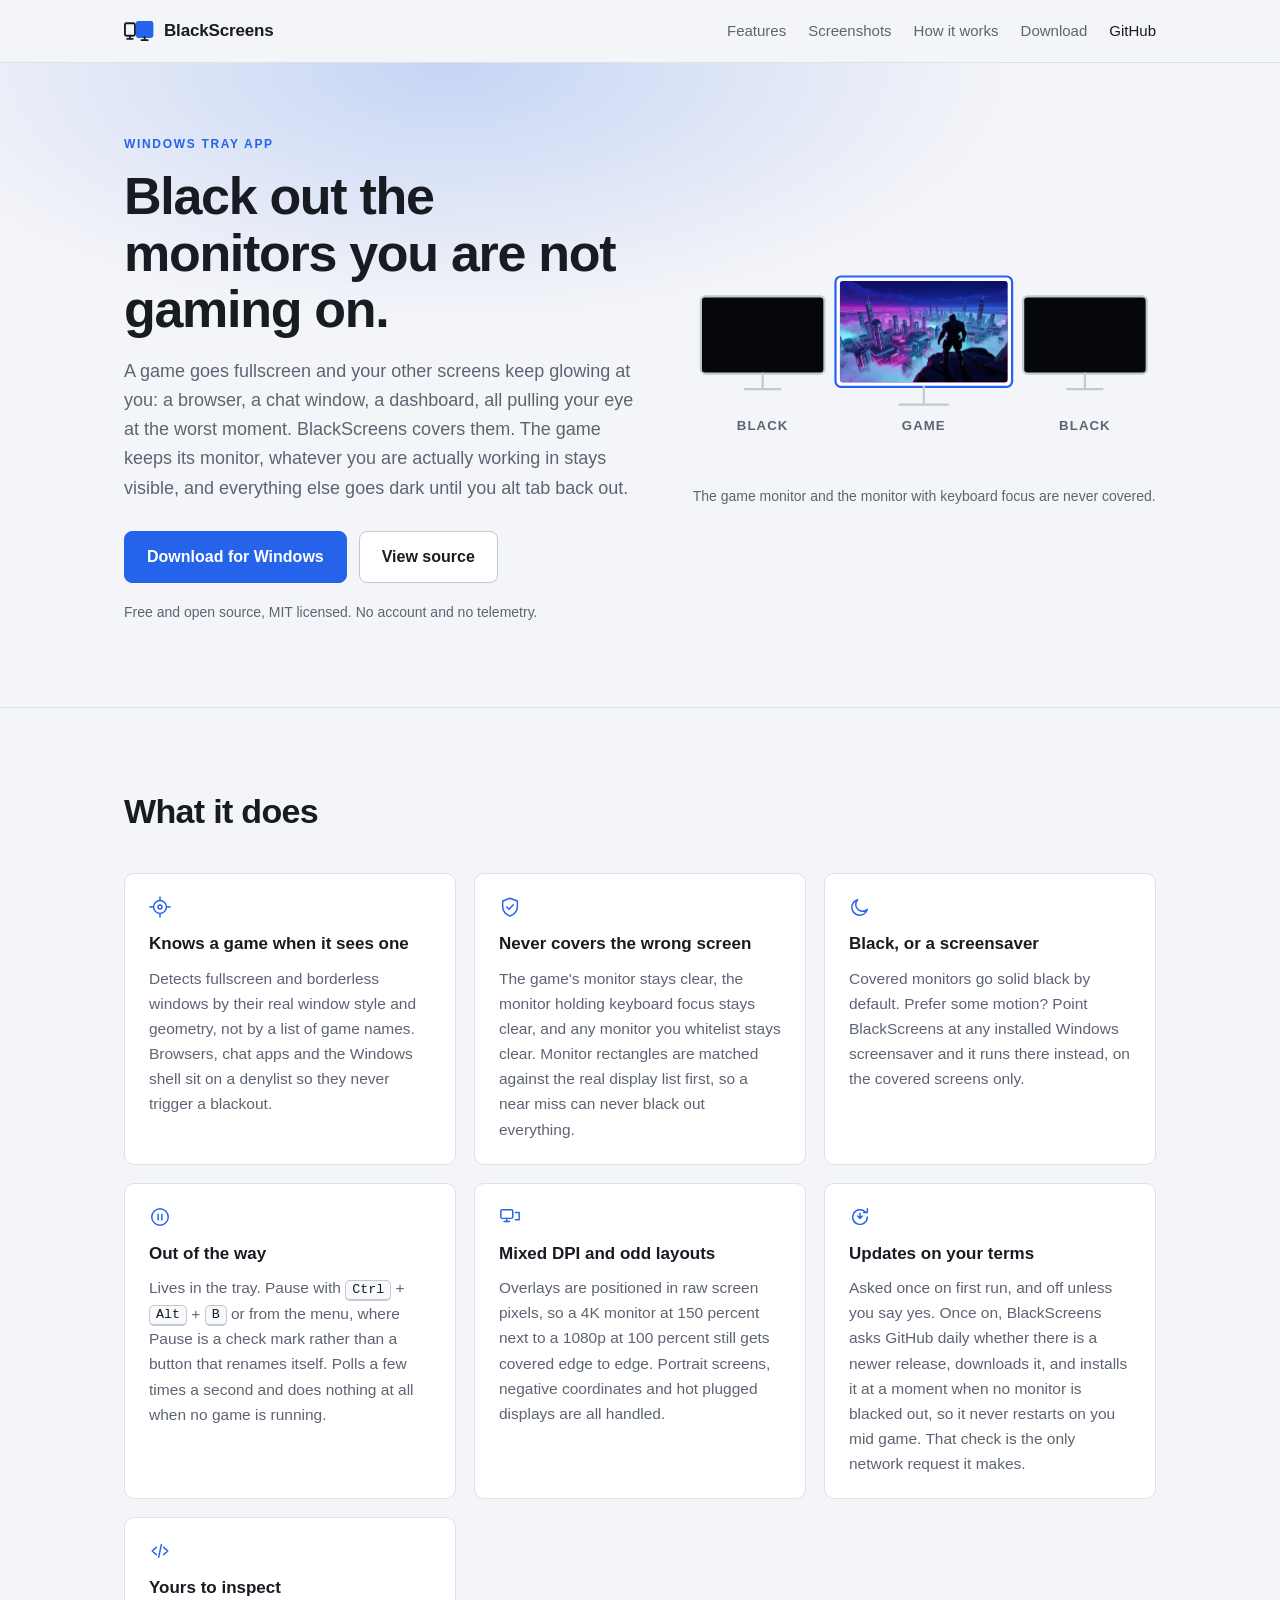
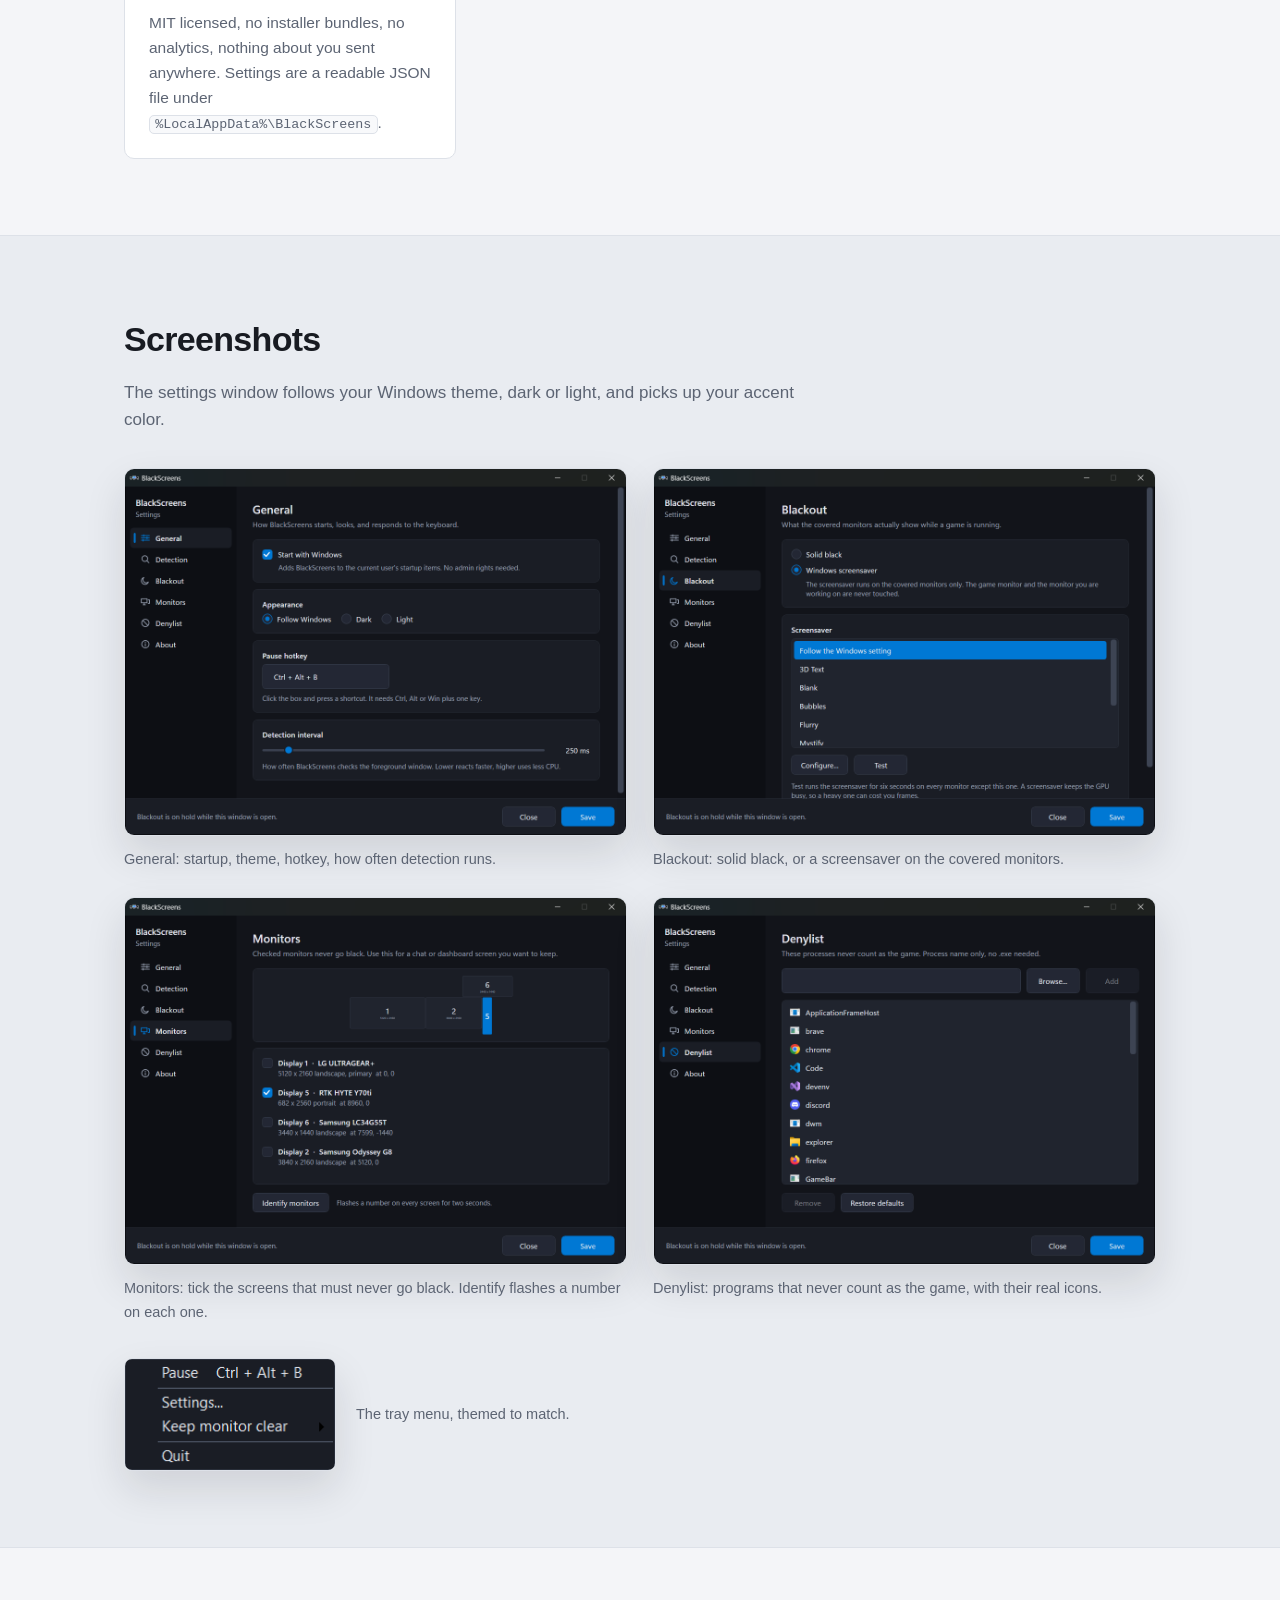
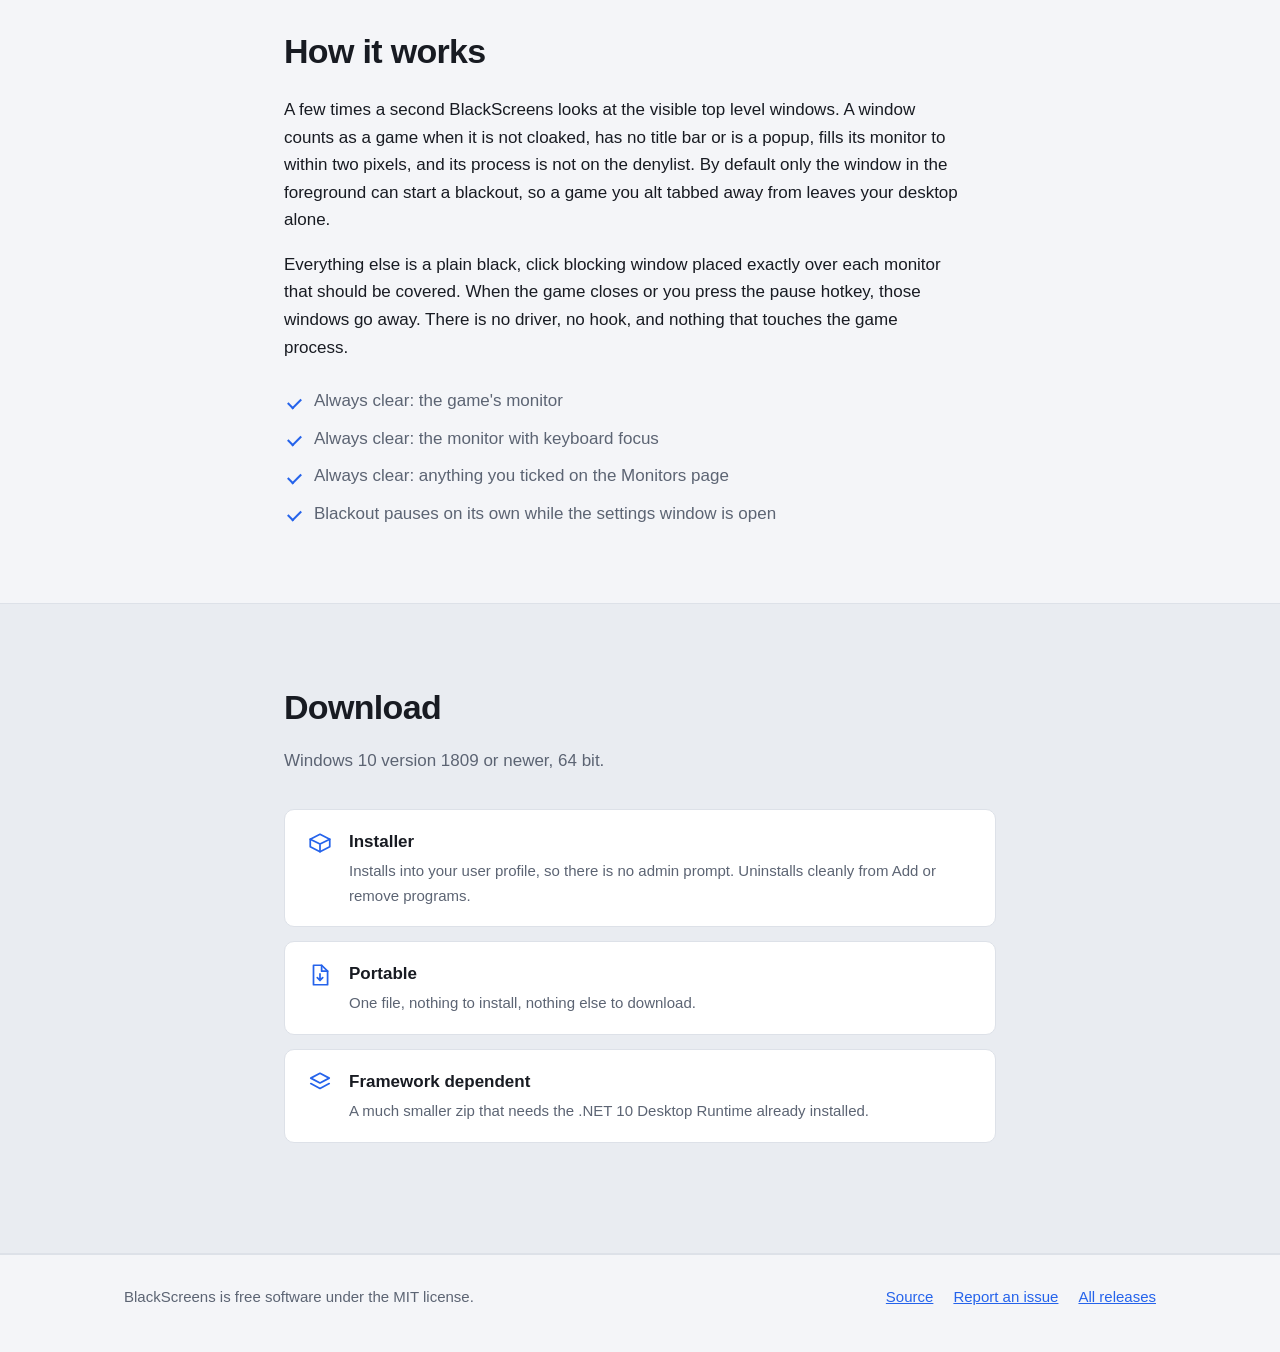
==== docs/index.html @ 07170f04 "Click a screenshot on the site to see it full size The shots are shown at about a third of their rea" ====
<!doctype html>
<html lang="en">
<head>
<meta charset="utf-8">
<meta name="viewport" content="width=device-width, initial-scale=1">
<title>BlackScreens - black out the monitors you are not gaming on</title>
<meta name="description" content="Free Windows tray app that blacks out your other monitors while a fullscreen or borderless game is running. Keeps the game monitor and the screen you are working on clear. Open source, no telemetry.">
<link rel="canonical" href="https://blackscreens.app/">
<meta name="theme-color" content="#12141a">
<link rel="icon" href="assets/favicon.ico" sizes="any">
<link rel="stylesheet" href="styles.css">
<link rel="sitemap" type="application/xml" href="sitemap.xml">
<link rel="alternate" type="text/markdown" href="llms.txt" title="Plain text summary for language models">

<meta property="og:type" content="website">
<meta property="og:site_name" content="BlackScreens">
<meta property="og:title" content="BlackScreens - black out the monitors you are not gaming on">
<meta property="og:description" content="Free Windows tray app that blacks out your other monitors while a fullscreen or borderless game is running. Open source, no telemetry.">
<meta property="og:url" content="https://blackscreens.app/">
<meta property="og:image" content="https://blackscreens.app/assets/og.png">
<meta property="og:image:type" content="image/png">
<meta property="og:image:width" content="1200">
<meta property="og:image:height" content="630">
<meta property="og:image:alt" content="BlackScreens: black out the screens you are not gaming on. Three monitors, the middle one running a game and the other two dark.">
<meta name="twitter:card" content="summary_large_image">
<meta name="twitter:title" content="BlackScreens - black out the monitors you are not gaming on">
<meta name="twitter:description" content="Free Windows tray app that blacks out your other monitors while a fullscreen or borderless game is running.">
<meta name="twitter:image" content="https://blackscreens.app/assets/og.png">
<meta name="twitter:image:alt" content="BlackScreens: black out the screens you are not gaming on.">

<script type="application/ld+json">
{
  "@context": "https://schema.org",
  "@type": "SoftwareApplication",
  "name": "BlackScreens",
  "description": "Windows tray app that blacks out the monitors you are not using while a fullscreen or borderless game is running. The game keeps its monitor, the monitor with keyboard focus stays clear, and everything else goes dark.",
  "url": "https://blackscreens.app/",
  "downloadUrl": "https://github.com/zedle/BlackScreens/releases/latest",
  "applicationCategory": "UtilitiesApplication",
  "applicationSubCategory": "Multi monitor utility",
  "operatingSystem": "Windows 10, Windows 11",
  "processorRequirements": "x64",
  "softwareRequirements": "Windows 10 version 1809 or newer",
  "isAccessibleForFree": true,
  "license": "https://opensource.org/licenses/MIT",
  "offers": {
    "@type": "Offer",
    "price": "0",
    "priceCurrency": "USD"
  },
  "author": {
    "@type": "Person",
    "name": "Greg Gage"
  },
  "image": "https://blackscreens.app/assets/og.png",
  "codeRepository": "https://github.com/zedle/BlackScreens",
  "programmingLanguage": "C#",
  "screenshot": [
    "https://blackscreens.app/assets/general.png",
    "https://blackscreens.app/assets/blackout.png",
    "https://blackscreens.app/assets/monitors.png",
    "https://blackscreens.app/assets/denylist.png"
  ],
  "featureList": [
    "Blacks out unused monitors while a fullscreen or borderless game runs",
    "Keeps the game monitor and the focused monitor clear",
    "Per monitor whitelist for screens that must never go black",
    "Optional Windows screensaver on the covered monitors instead of solid black",
    "Process denylist so browsers, chat apps and the shell never count as a game",
    "Global pause hotkey and a tray menu",
    "Optional update check against GitHub releases, off by default",
    "No telemetry, and nothing about the user is ever sent anywhere"
  ]
}
</script>
</head>
<body>

<a class="skip" href="#main">Skip to content</a>

<svg class="sprite" aria-hidden="true" focusable="false">
  <symbol id="i-detect" viewBox="0 0 24 24">
    <circle cx="12" cy="12" r="7"/><path d="M12 1v3M12 20v3M1 12h3M20 12h3"/><circle cx="12" cy="12" r="2.2"/>
  </symbol>
  <symbol id="i-shield" viewBox="0 0 24 24">
    <path d="M12 2.5 20 5.5v6c0 5-3.4 8.6-8 10.5-4.6-1.9-8-5.5-8-10.5v-6Z"/><path d="m8.5 12 2.5 2.5 4.5-5"/>
  </symbol>
  <symbol id="i-moon" viewBox="0 0 24 24">
    <path d="M20 14.5A8.6 8.6 0 1 1 9.5 4a7 7 0 0 0 10.5 10.5Z"/>
  </symbol>
  <symbol id="i-pause" viewBox="0 0 24 24">
    <circle cx="12" cy="12" r="9"/><path d="M10 9v6M14 9v6"/>
  </symbol>
  <symbol id="i-monitors" viewBox="0 0 24 24">
    <rect x="2" y="4" width="13" height="9.5" rx="1.5"/><path d="M8.5 13.5V17M5.5 17h6"/><path d="M18 7h4v8h-4"/>
  </symbol>
  <symbol id="i-update" viewBox="0 0 24 24">
    <path d="M20 12a8 8 0 1 1-2.4-5.7"/><path d="M20 3v4h-4"/><path d="M12 8v5.5M9.5 11l2.5 2.5 2.5-2.5"/>
  </symbol>
  <symbol id="i-code" viewBox="0 0 24 24">
    <path d="m8 8-4.5 4 4.5 4M16 8l4.5 4-4.5 4M13.5 5l-3 14"/>
  </symbol>
  <symbol id="i-installer" viewBox="0 0 24 24">
    <path d="M3 8.5 12 4l9 4.5v7L12 20l-9-4.5Z"/><path d="M3 8.5 12 13l9-4.5M12 13v7"/>
  </symbol>
  <symbol id="i-portable" viewBox="0 0 24 24">
    <path d="M6 3h7.5L19 8.5V21H6Z"/><path d="M13.5 3v5.5H19"/><path d="M12 11v6M9.5 14.5 12 17l2.5-2.5"/>
  </symbol>
  <symbol id="i-layers" viewBox="0 0 24 24">
    <path d="m12 3 8.5 4.5L12 12 3.5 7.5Z"/><path d="m3.5 12.5 8.5 4.5 8.5-4.5"/>
  </symbol>
</svg>


<header class="site-header">
  <div class="wrap header-inner">
    <a class="brand" href="#top">
      <svg class="brand-mark" viewBox="0 0 24 16" aria-hidden="true">
        <rect x="0.75" y="1.75" width="8" height="10" rx="1.2"/>
        <rect x="10.25" y="0.75" width="12.5" height="12" rx="1.2"/>
        <path d="M4.75 11.75v2.5M2.5 14.25h4.5M16.5 12.75v2.5M14 15.25h5"/>
      </svg>
      <span>BlackScreens</span>
    </a>
    <nav class="site-nav" aria-label="Sections">
      <a href="#features">Features</a>
      <a href="#screens">Screenshots</a>
      <a href="#how">How it works</a>
      <a href="#download">Download</a>
      <a class="repo-link" data-repo href="#">GitHub</a>
    </nav>
  </div>
</header>

<main id="main">

  <section class="hero" id="top">
    <div class="wrap hero-inner">
      <div class="hero-copy">
        <p class="eyebrow">Windows tray app</p>
        <h1>Black out the monitors you are not gaming on.</h1>
        <p class="lede">
          A game goes fullscreen and your other screens keep glowing at you: a browser, a chat window,
          a dashboard, all pulling your eye at the worst moment. BlackScreens covers them. The game
          keeps its monitor, whatever you are actually working in stays visible, and everything else
          goes dark until you alt tab back out.
        </p>
        <div class="cta">
          <a class="button primary" data-repo-href="/releases/latest" href="#download">Download for Windows</a>
          <a class="button" data-repo href="#">View source</a>
        </div>
        <p class="release-line" data-release-line hidden></p>
        <p class="fineprint">Free and open source, MIT licensed. No account and no telemetry.</p>
      </div>

      <figure class="hero-figure" aria-labelledby="hero-figure-caption">
        <svg viewBox="0 0 420 200" role="img" aria-label="Three monitors: the side screens are black, the middle one is running a neon lit game">
          <defs>
            <linearGradient id="game" x1="0" y1="0" x2="1" y2="1">
              <stop offset="0%" stop-color="#4c8dff"/>
              <stop offset="55%" stop-color="#8b5cf6"/>
              <stop offset="100%" stop-color="#ec4899"/>
            </linearGradient>
            <clipPath id="game-screen">
              <rect x="134" y="28" width="152" height="92" rx="3"/>
            </clipPath>
          </defs>

          <g class="screen off">
            <rect x="8" y="42" width="112" height="70" rx="4"/>
            <path d="M64 112v14M48 126h32"/>
          </g>

          <g class="screen on">
            <rect x="130" y="24" width="160" height="100" rx="5"/>
            <rect class="fill" x="134" y="28" width="152" height="92" rx="3" fill="url(#game)"/>
            <image href="assets/game.jpg" x="134" y="28" width="152" height="92"
                   preserveAspectRatio="xMidYMid slice" clip-path="url(#game-screen)"/>
            <path d="M210 124v16M188 140h44"/>
          </g>

          <g class="screen off">
            <rect x="300" y="42" width="112" height="70" rx="4"/>
            <path d="M356 112v14M340 126h32"/>
          </g>

          <g class="labels">
            <text x="64" y="163">black</text>
            <text x="210" y="163">game</text>
            <text x="356" y="163">black</text>
          </g>
        </svg>
        <figcaption id="hero-figure-caption">The game monitor and the monitor with keyboard focus are never covered.</figcaption>
      </figure>
    </div>
  </section>

  <section class="section" id="features">
    <div class="wrap">
      <h2>What it does</h2>
      <div class="grid">

        <article class="card">
          <svg class="card-icon" aria-hidden="true"><use href="#i-detect"/></svg>
          <h3>Knows a game when it sees one</h3>
          <p>
            Detects fullscreen and borderless windows by their real window style and geometry, not by
            a list of game names. Browsers, chat apps and the Windows shell sit on a denylist so they
            never trigger a blackout.
          </p>
        </article>

        <article class="card">
          <svg class="card-icon" aria-hidden="true"><use href="#i-shield"/></svg>
          <h3>Never covers the wrong screen</h3>
          <p>
            The game's monitor stays clear, the monitor holding keyboard focus stays clear, and any
            monitor you whitelist stays clear. Monitor rectangles are matched against the real display
            list first, so a near miss can never black out everything.
          </p>
        </article>

        <article class="card">
          <svg class="card-icon" aria-hidden="true"><use href="#i-moon"/></svg>
          <h3>Black, or a screensaver</h3>
          <p>
            Covered monitors go solid black by default. Prefer some motion? Point BlackScreens at any
            installed Windows screensaver and it runs there instead, on the covered screens only.
          </p>
        </article>

        <article class="card">
          <svg class="card-icon" aria-hidden="true"><use href="#i-pause"/></svg>
          <h3>Out of the way</h3>
          <p>
            Lives in the tray. Pause with <kbd>Ctrl</kbd> + <kbd>Alt</kbd> + <kbd>B</kbd> or from the
            menu, where Pause is a check mark rather than a button that renames itself. Polls a few
            times a second and does nothing at all when no game is running.
          </p>
        </article>

        <article class="card">
          <svg class="card-icon" aria-hidden="true"><use href="#i-monitors"/></svg>
          <h3>Mixed DPI and odd layouts</h3>
          <p>
            Overlays are positioned in raw screen pixels, so a 4K monitor at 150 percent next to a
            1080p at 100 percent still gets covered edge to edge. Portrait screens, negative
            coordinates and hot plugged displays are all handled.
          </p>
        </article>

        <article class="card">
          <svg class="card-icon" aria-hidden="true"><use href="#i-update"/></svg>
          <h3>Updates on your terms</h3>
          <p>
            Asked once on first run, and off unless you say yes. Once on, BlackScreens asks GitHub
            daily whether there is a newer release, downloads it, and installs it at a moment when no
            monitor is blacked out, so it never restarts on you mid game. That check is the only
            network request it makes.
          </p>
        </article>

        <article class="card">
          <svg class="card-icon" aria-hidden="true"><use href="#i-code"/></svg>
          <h3>Yours to inspect</h3>
          <p>
            MIT licensed, no installer bundles, no analytics, nothing about you sent anywhere. Settings
            are a readable JSON file under <code>%LocalAppData%\BlackScreens</code>.
          </p>
        </article>

      </div>
    </div>
  </section>

  <section class="section alt" id="screens">
    <div class="wrap">
      <h2>Screenshots</h2>
      <p class="section-lede">
        The settings window follows your Windows theme, dark or light, and picks up your accent color.
      </p>

      <div class="shots">
        <figure>
          <img src="assets/general.png" alt="The General page of BlackScreens settings, showing start with Windows, theme, pause hotkey and detection interval" width="1084" height="792" loading="lazy">
          <figcaption>General: startup, theme, hotkey, how often detection runs.</figcaption>
        </figure>
        <figure>
          <img src="assets/blackout.png" alt="The Blackout page, choosing between solid black and a Windows screensaver" width="1084" height="792" loading="lazy">
          <figcaption>Blackout: solid black, or a screensaver on the covered monitors.</figcaption>
        </figure>
        <figure>
          <img src="assets/monitors.png" alt="The Monitors page listing each connected display with a checkbox to keep it clear" width="1084" height="792" loading="lazy">
          <figcaption>Monitors: tick the screens that must never go black. Identify flashes a number on each one.</figcaption>
        </figure>
        <figure>
          <img src="assets/denylist.png" alt="The Denylist page listing processes with their program icons" width="1084" height="792" loading="lazy">
          <figcaption>Denylist: programs that never count as the game, with their real icons.</figcaption>
        </figure>
      </div>

      <figure class="tray-shot">
        <img src="assets/tray.png" alt="The BlackScreens tray menu with a checkable Pause item showing the Ctrl Alt B shortcut" width="212" height="112" loading="lazy">
        <figcaption>The tray menu, themed to match.</figcaption>
      </figure>
    </div>
  </section>

  <section class="section" id="how">
    <div class="wrap narrow">
      <h2>How it works</h2>
      <p>
        A few times a second BlackScreens looks at the visible top level windows. A window counts as a
        game when it is not cloaked, has no title bar or is a popup, fills its monitor to within two
        pixels, and its process is not on the denylist. By default only the window in the foreground
        can start a blackout, so a game you alt tabbed away from leaves your desktop alone.
      </p>
      <p>
        Everything else is a plain black, click blocking window placed exactly over each monitor that
        should be covered. When the game closes or you press the pause hotkey, those windows go away.
        There is no driver, no hook, and nothing that touches the game process.
      </p>
      <ul class="checklist">
        <li>Always clear: the game's monitor</li>
        <li>Always clear: the monitor with keyboard focus</li>
        <li>Always clear: anything you ticked on the Monitors page</li>
        <li>Blackout pauses on its own while the settings window is open</li>
      </ul>
    </div>
  </section>

  <section class="section alt" id="download">
    <div class="wrap narrow">
      <h2>Download</h2>
      <p class="section-lede">Windows 10 version 1809 or newer, 64 bit.</p>

      <div class="downloads">
        <a class="download" data-asset="setup" data-repo-href="/releases/latest" href="#">
          <svg class="download-icon" aria-hidden="true"><use href="#i-installer"/></svg>
          <span class="download-text"><span class="download-name">Installer<span class="asset-size" data-asset-size></span></span>
          <span class="download-detail">Installs into your user profile, so there is no admin prompt. Uninstalls cleanly from Add or remove programs.</span></span>
        </a>
        <a class="download" data-asset="portable" data-repo-href="/releases/latest" href="#">
          <svg class="download-icon" aria-hidden="true"><use href="#i-portable"/></svg>
          <span class="download-text"><span class="download-name">Portable<span class="asset-size" data-asset-size></span></span>
          <span class="download-detail">One file, nothing to install, nothing else to download.</span></span>
        </a>
        <a class="download" data-asset="runtime" data-repo-href="/releases/latest" href="#">
          <svg class="download-icon" aria-hidden="true"><use href="#i-layers"/></svg>
          <span class="download-text"><span class="download-name">Framework dependent<span class="asset-size" data-asset-size></span></span>
          <span class="download-detail">A much smaller zip that needs the .NET 10 Desktop Runtime already installed.</span></span>
        </a>
      </div>

      <section class="release-notes" data-release-notes hidden aria-live="polite">
        <h3>What changed in <span data-release-version></span></h3>
        <div class="release-body" data-release-body></div>
        <a class="release-all" data-repo-href="/releases" href="#">Every release</a>
      </section>

    </div>
  </section>

</main>

<footer class="site-footer">
  <div class="wrap footer-inner">
    <p>BlackScreens is free software under the MIT license.</p>
    <nav aria-label="Footer">
      <a data-repo href="#">Source</a>
      <a data-repo-href="/issues" href="#">Report an issue</a>
      <a data-repo-href="/releases" href="#">All releases</a>
    </nav>
  </div>
</footer>

<script>
  // Everything below is progressive enhancement. With no JavaScript, or if the GitHub API is
  // unreachable, the page still links to the repository and to /releases/latest, which always
  // resolves to the newest published release.
  (function () {
    // Where releases come from. On a *.github.io site this is derived from the hostname, so a fork
    // needs no edit, and ?repo=owner/name overrides it when previewing a local copy. Everywhere
    // else, including this site's own domain, it is simply the repository below.
    var REPO = 'zedle/BlackScreens';

    function repoSlug() {
      var override = new URLSearchParams(location.search).get('repo');
      if (override && /^[\w.-]+\/[\w.-]+$/.test(override)) return override;

      var host = location.hostname.match(/^([^.]+)\.github\.io$/);
      if (host) {
        var project = location.pathname.split('/').filter(Boolean)[0];
        return host[1] + '/' + (project || 'BlackScreens');
      }

      return REPO;
    }

    var slug = repoSlug();
    var base = 'https://github.com/' + slug;

    document.querySelectorAll('[data-repo]').forEach(function (a) { a.href = base; });
    document.querySelectorAll('[data-repo-href]').forEach(function (a) {
      a.href = base + a.getAttribute('data-repo-href');
    });

    if (!window.fetch) return;

    fetchLatest(slug).then(render).catch(function () { /* keep the static fallback */ });

    // The cached copy is only there to keep repeat views off the API, which allows 60 calls an hour
    // to an address that is not signed in. It has to go stale, or a tab opened before a release
    // keeps showing the old version for as long as it stays open, which is exactly what happened
    // when 1.0.1 shipped.
    var cacheLifetimeMs = 10 * 60 * 1000;

    function fetchLatest(repo) {
      var key = 'bs-release:' + repo;
      var cached = null;
      try {
        var stored = sessionStorage.getItem(key);
        if (stored) cached = JSON.parse(stored);
      } catch (e) { /* private mode, or something else wrote nonsense here */ }

      if (cached && cached.fetched && (Date.now() - cached.fetched) < cacheLifetimeMs) {
        return Promise.resolve(cached);
      }

      return fetch('https://api.github.com/repos/' + repo + '/releases/latest', {
        headers: { Accept: 'application/vnd.github+json' }
      }).then(function (response) {
        if (!response.ok) throw new Error('no release');
        return response.json();
      }).then(function (release) {
        var trimmed = {
          tag: release.tag_name,
          published: release.published_at,
          body: release.body || '',
          fetched: Date.now(),
          assets: (release.assets || []).map(function (a) {
            return { name: a.name, size: a.size, url: a.browser_download_url };
          })
        };
        try { sessionStorage.setItem(key, JSON.stringify(trimmed)); } catch (e) { /* ignore */ }
        return trimmed;
      }).catch(function (error) {
        // Rate limited or offline. Stale details beat the static fallback.
        if (cached) return cached;
        throw error;
      });
    }

    function render(release) {
      var version = String(release.tag || '').replace(/^v/, '');

      var line = document.querySelector('[data-release-line]');
      if (line && version) {
        line.textContent = 'Latest release: ' + version + dateSuffix(release.published);
        line.hidden = false;
      }

      var patterns = {
        setup: /-setup\.exe$/i,
        portable: /win-x64\.exe$/i,
        runtime: /\.zip$/i
      };

      document.querySelectorAll('[data-asset]').forEach(function (card) {
        var pattern = patterns[card.getAttribute('data-asset')];
        var asset = (release.assets || []).filter(function (a) { return pattern.test(a.name); })[0];
        if (!asset) return;
        card.href = asset.url;
        var size = card.querySelector('[data-asset-size]');
        if (size) size.textContent = megabytes(asset.size);
      });

      var notes = document.querySelector('[data-release-notes]');
      var body = document.querySelector('[data-release-body]');
      if (notes && body && release.body) {
        var label = notes.querySelector('[data-release-version]');
        if (label) label.textContent = version;
        body.innerHTML = markdown(shorten(release.body));
        notes.hidden = false;
      }
    }

    // Release notes can run to hundreds of lines. Show the opening of them and let the link do
    // the rest, so the page keeps its shape whatever ends up in a release.
    function shorten(text) {
      var lines = text.split(/\r?\n/);
      var kept = [];
      var budget = 1600;

      for (var i = 0; i < lines.length && kept.length < 26; i++) {
        budget -= lines[i].length + 1;
        if (budget < 0) break;
        kept.push(lines[i]);
      }

      if (kept.length < lines.length) kept.push('', 'Read the rest on the release page.');
      return kept.join('\n');
    }

    function dateSuffix(iso) {
      if (!iso) return '';
      var when = new Date(iso);
      if (isNaN(when)) return '';
      return ', ' + when.toLocaleDateString(undefined, {
        year: 'numeric', month: 'long', day: 'numeric'
      });
    }

    function megabytes(bytes) {
      if (!bytes) return '';
      var mb = bytes / (1024 * 1024);
      return mb < 1
        ? ' ' + Math.round(bytes / 1024) + ' KB'
        : ' ' + (mb < 10 ? mb.toFixed(1) : Math.round(mb)) + ' MB';
    }

    // A deliberately small subset of Markdown. The text is escaped first, so anything not handled
    // here ends up as plain text rather than markup.
    function markdown(text) {
      var lines = escapeHtml(text).split(/\r?\n/);
      var html = '';
      var inList = false;

      lines.forEach(function (raw) {
        var line = raw.trim();

        // Blank lines close a list. Markdown table rules are noise once tables are not rendered,
        // and so is a horizontal rule, which would otherwise come out as three literal dashes.
        if (!line || /^\|[\s:|-]+\|$/.test(line) || /^(-{3,}|\*{3,}|_{3,})$/.test(line)) {
          if (inList) { html += '</ul>'; inList = false; }
          return;
        }

        var heading = line.match(/^#{1,6}\s+(.*)$/);
        if (heading) {
          if (inList) { html += '</ul>'; inList = false; }
          html += '<h4>' + inline(heading[1]) + '</h4>';
          return;
        }

        var item = line.match(/^[*-]\s+(.*)$/);
        if (item) {
          if (!inList) { html += '<ul>'; inList = true; }
          html += '<li>' + inline(item[1]) + '</li>';
          return;
        }

        if (inList) { html += '</ul>'; inList = false; }
        html += '<p>' + inline(line) + '</p>';
      });

      if (inList) html += '</ul>';
      return html;
    }

    function inline(text) {
      return text
        .replace(/`([^`]+)`/g, '<code>$1</code>')
        // Bold before italic, so the two stars of a bold run are not read as one italic run.
        .replace(/\*\*([^*]+)\*\*/g, '<strong>$1</strong>')
        .replace(/(^|[^*\w])\*([^*\n]+)\*(?![*\w])/g, '$1<em>$2</em>')
        .replace(/\[([^\]]+)\]\((https?:\/\/[^\s)]+)\)/g, '<a href="$2">$1</a>')
        .replace(/(^|[\s(])(https?:\/\/[^\s<)]+)/g, '$1<a href="$2">$2</a>');
    }

    function escapeHtml(text) {
      return String(text)
        .replace(/&/g, '&amp;')
        .replace(/</g, '&lt;')
        .replace(/>/g, '&gt;')
        .replace(/"/g, '&quot;');
    }
  })();
</script>

<dialog class="lightbox" data-lightbox aria-label="Screenshot">
  <button type="button" class="lightbox-close" data-lightbox-close aria-label="Close">&#215;</button>
  <img data-lightbox-image alt="">
  <p class="lightbox-caption" data-lightbox-caption></p>
</dialog>

<script>
  // Click a screenshot to see it full size. The button around each image is added here rather than
  // written into the markup, so with scripting off the shots stay ordinary images instead of
  // controls that do nothing. <dialog> brings the backdrop, the Escape key and the focus trap with
  // it, which is most of the work.
  (function () {
    var dialog = document.querySelector('[data-lightbox]');
    if (!dialog || typeof dialog.showModal !== 'function') return;

    var image = dialog.querySelector('[data-lightbox-image]');
    var caption = dialog.querySelector('[data-lightbox-caption]');

    document.querySelectorAll('.shots img, .tray-shot img').forEach(function (shot) {
      var button = document.createElement('button');
      button.type = 'button';
      button.className = 'zoom';
      button.setAttribute('aria-label', 'Enlarge: ' + (shot.alt || 'screenshot'));

      shot.parentNode.insertBefore(button, shot);
      button.appendChild(shot);

      button.addEventListener('click', function () {
        image.src = shot.currentSrc || shot.src;
        image.alt = shot.alt;

        var figure = button.closest('figure');
        var text = figure && figure.querySelector('figcaption');
        caption.textContent = text ? text.textContent : '';

        dialog.showModal();
      });
    });

    // A click that lands on the dialog itself, rather than on the image or the caption inside it,
    // is a click on the area around them, which is the usual way out of a lightbox.
    dialog.addEventListener('click', function (event) {
      if (event.target === dialog) dialog.close();
    });

    dialog.querySelector('[data-lightbox-close]').addEventListener('click', function () {
      dialog.close();
    });

    // Drop the image so a reopened lightbox never shows the previous shot for a frame.
    dialog.addEventListener('close', function () {
      image.removeAttribute('src');
      caption.textContent = '';
    });
  })();
</script>

</body>
</html>
---- docs/styles.css ----
/* BlackScreens site. Palette matches the app's dark and light themes. */

:root {
  --bg: #12141a;
  --bg-alt: #0d0f14;
  --surface: #1a1d25;
  --surface-alt: #20242e;
  --line: #2b303b;
  --line-strong: #3a4150;
  --text: #e7eaf1;
  --muted: #98a1b2;
  --accent: #4c8dff;
  --accent-text: #ffffff;
  --shadow: 0 18px 50px rgba(0, 0, 0, 0.45);

  --radius: 10px;
  --wrap: 1080px;
  --font: "Segoe UI Variable Text", "Segoe UI", -apple-system, BlinkMacSystemFont, Roboto,
    "Helvetica Neue", Arial, sans-serif;
  --mono: "Cascadia Mono", Consolas, "SF Mono", Menlo, monospace;
}

@media (prefers-color-scheme: light) {
  :root {
    --bg: #f4f5f8;
    --bg-alt: #e9ecf1;
    --surface: #ffffff;
    --surface-alt: #f8f9fb;
    --line: #dde1e8;
    --line-strong: #c3c9d4;
    --text: #181b22;
    --muted: #5c6473;
    --accent: #2563eb;
    --accent-text: #ffffff;
    --shadow: 0 18px 40px rgba(24, 27, 34, 0.12);
  }
}

* { box-sizing: border-box; }

/* Several elements below set display, which would otherwise beat the hidden attribute. */
[hidden] { display: none !important; }

html { scroll-behavior: smooth; }

body {
  margin: 0;
  background: var(--bg);
  color: var(--text);
  font-family: var(--font);
  font-size: 17px;
  line-height: 1.62;
  -webkit-font-smoothing: antialiased;
}

img { max-width: 100%; height: auto; display: block; }

a { color: var(--accent); }

code, kbd {
  font-family: var(--mono);
  font-size: 0.86em;
}

code {
  background: var(--surface-alt);
  border: 1px solid var(--line);
  border-radius: 5px;
  padding: 0.1em 0.4em;
}

kbd {
  background: var(--surface-alt);
  border: 1px solid var(--line-strong);
  border-bottom-width: 2px;
  border-radius: 5px;
  padding: 0.1em 0.45em;
  color: var(--text);
}

.wrap {
  width: 100%;
  max-width: var(--wrap);
  margin: 0 auto;
  padding: 0 24px;
}

.wrap.narrow { max-width: 760px; }

.skip {
  position: absolute;
  left: -9999px;
}

.skip:focus {
  left: 12px;
  top: 12px;
  z-index: 10;
  background: var(--surface);
  border: 1px solid var(--accent);
  border-radius: 8px;
  padding: 10px 16px;
}

/* Header */

.site-header {
  position: sticky;
  top: 0;
  z-index: 5;
  background: color-mix(in srgb, var(--bg) 88%, transparent);
  backdrop-filter: blur(12px);
  border-bottom: 1px solid var(--line);
}

.header-inner {
  display: flex;
  align-items: center;
  justify-content: space-between;
  gap: 24px;
  min-height: 62px;
}

.brand {
  display: inline-flex;
  align-items: center;
  gap: 10px;
  color: var(--text);
  text-decoration: none;
  font-weight: 650;
  letter-spacing: -0.01em;
}

.brand-mark {
  width: 30px;
  height: 20px;
  fill: none;
  stroke: currentColor;
  stroke-width: 1.5;
  stroke-linecap: round;
  stroke-linejoin: round;
}

.brand-mark rect:nth-of-type(2) { fill: var(--accent); stroke: var(--accent); }

.site-nav {
  display: flex;
  gap: 22px;
  font-size: 15px;
  flex-wrap: wrap;
}

.site-nav a {
  color: var(--muted);
  text-decoration: none;
}

.site-nav a:hover { color: var(--text); }

.site-nav .repo-link { color: var(--text); }

/* Hero */

.hero {
  position: relative;
  overflow: hidden;
  border-bottom: 1px solid var(--line);
  padding: 72px 0 84px;
}

.hero::before {
  content: "";
  position: absolute;
  inset: -40% 20% auto -10%;
  height: 520px;
  background: radial-gradient(closest-side, color-mix(in srgb, var(--accent) 22%, transparent), transparent);
  pointer-events: none;
}

.hero-inner {
  position: relative;
  display: grid;
  grid-template-columns: minmax(0, 1.05fr) minmax(0, 0.95fr);
  gap: 56px;
  align-items: center;
}

.eyebrow {
  margin: 0 0 14px;
  text-transform: uppercase;
  letter-spacing: 0.14em;
  font-size: 12px;
  font-weight: 650;
  color: var(--accent);
}

.hero h1 {
  margin: 0 0 20px;
  font-size: clamp(34px, 5vw, 52px);
  line-height: 1.08;
  letter-spacing: -0.025em;
  font-weight: 700;
}

.lede {
  margin: 0 0 28px;
  color: var(--muted);
  font-size: 18px;
}

.cta {
  display: flex;
  flex-wrap: wrap;
  gap: 12px;
}

.button {
  display: inline-block;
  padding: 12px 22px;
  border-radius: 8px;
  border: 1px solid var(--line-strong);
  background: var(--surface);
  color: var(--text);
  font-weight: 600;
  font-size: 16px;
  text-decoration: none;
}

.button:hover { border-color: var(--accent); }

.button.primary {
  background: var(--accent);
  border-color: var(--accent);
  color: var(--accent-text);
}

.button.primary:hover { opacity: 0.9; }

.fineprint {
  margin: 18px 0 0;
  color: var(--muted);
  font-size: 14px;
}

.hero-figure { margin: 0; }

.hero-figure svg {
  width: 100%;
  height: auto;
  display: block;
}

.hero-figure figcaption {
  margin-top: 14px;
  color: var(--muted);
  font-size: 14px;
  text-align: center;
}

.screen rect { fill: var(--surface); stroke: var(--line-strong); stroke-width: 2; }
.screen path { stroke: var(--line-strong); stroke-width: 2; fill: none; stroke-linecap: round; }
.screen.off rect { fill: #05070b; }
.screen.on rect:first-of-type { stroke: var(--accent); }
/* CSS beats the fill attribute on the element, so the gradient has to be named here too. */
.screen.on rect.fill { fill: url(#game); stroke: none; }

.labels text {
  fill: var(--muted);
  font-family: var(--font);
  font-size: 12px;
  font-weight: 600;
  letter-spacing: 0.08em;
  text-transform: uppercase;
  text-anchor: middle;
}

/* Icons. One hidden sprite at the top of the page, referenced with <use>. */

.sprite { display: none; }

.card-icon,
.download-icon {
  fill: none;
  stroke: var(--accent);
  stroke-width: 1.6;
  stroke-linecap: round;
  stroke-linejoin: round;
  flex: none;
}

.card-icon {
  width: 22px;
  height: 22px;
  margin-bottom: 12px;
  display: block;
}

.download-icon {
  width: 26px;
  height: 26px;
  margin-top: 2px;
}

/* Sections */

.section { padding: 76px 0; }

.section.alt {
  background: var(--bg-alt);
  border-top: 1px solid var(--line);
  border-bottom: 1px solid var(--line);
}

.section h2 {
  margin: 0 0 12px;
  font-size: clamp(26px, 3.4vw, 34px);
  letter-spacing: -0.02em;
  font-weight: 680;
}

.section-lede {
  margin: 0 0 34px;
  color: var(--muted);
  max-width: 68ch;
}

.section h2 + .grid,
.section h2 + .shots { margin-top: 34px; }

.grid {
  display: grid;
  grid-template-columns: repeat(auto-fit, minmax(290px, 1fr));
  gap: 18px;
}

.card {
  background: var(--surface);
  border: 1px solid var(--line);
  border-radius: var(--radius);
  padding: 22px 24px;
}

.card h3 {
  margin: 0 0 8px;
  font-size: 17px;
  font-weight: 650;
}

.card p {
  margin: 0;
  color: var(--muted);
  font-size: 15.5px;
}

/* Screenshots */

.shots {
  display: grid;
  grid-template-columns: repeat(auto-fit, minmax(340px, 1fr));
  gap: 26px;
}

.shots figure {
  margin: 0;
}

.shots img {
  width: 100%;
  border: 1px solid var(--line);
  border-radius: var(--radius);
  box-shadow: var(--shadow);
  background: var(--surface);
}

.shots figcaption,
.tray-shot figcaption {
  margin-top: 12px;
  color: var(--muted);
  font-size: 14.5px;
}

.tray-shot {
  margin: 34px 0 0;
  display: flex;
  align-items: center;
  gap: 20px;
  flex-wrap: wrap;
}

.tray-shot img {
  border: 1px solid var(--line);
  border-radius: 8px;
  box-shadow: var(--shadow);
}

.tray-shot figcaption { margin-top: 0; }

/* Zooming a screenshot. The button is added by the script, so with no JavaScript the shots stay
   plain images rather than dead controls. */

.zoom {
  display: block;
  width: 100%;
  padding: 0;
  border: 0;
  background: none;
  cursor: zoom-in;
  border-radius: var(--radius);
}

.tray-shot .zoom { width: auto; }

/* An img is inline by default, so wrapping one in a button would leave a line box gap under it. */
.zoom img { display: block; }

.zoom:focus-visible {
  outline: 2px solid var(--accent);
  outline-offset: 4px;
}

.lightbox {
  border: 0;
  padding: 0;
  background: transparent;
  max-width: 96vw;
  max-height: 96vh;
  color: var(--text);
  overflow: visible;
}

.lightbox::backdrop { background: rgba(5, 7, 11, 0.82); }

.lightbox img {
  display: block;
  width: auto;
  height: auto;
  max-width: min(1400px, 92vw);
  max-height: 82vh;
  border: 1px solid var(--line);
  border-radius: var(--radius);
  box-shadow: var(--shadow);
  background: var(--surface);
}

.lightbox-caption {
  margin: 14px auto 0;
  max-width: 70ch;
  color: var(--muted);
  font-size: 14.5px;
  text-align: center;
}

.lightbox-close {
  position: absolute;
  top: -14px;
  right: -14px;
  width: 34px;
  height: 34px;
  padding: 0;
  border: 1px solid var(--line);
  border-radius: 50%;
  background: var(--surface);
  color: var(--text);
  font-size: 19px;
  line-height: 1;
  cursor: pointer;
}

.lightbox-close:hover { border-color: var(--accent); }

/* On a narrow screen the corner button would sit off the edge. */
@media (max-width: 640px) {
  .lightbox-close {
    top: 6px;
    right: 6px;
  }
}

/* How it works */

.section p { max-width: 72ch; }

.checklist {
  list-style: none;
  margin: 26px 0 0;
  padding: 0;
  display: grid;
  gap: 10px;
}

.checklist li {
  position: relative;
  padding-left: 30px;
  color: var(--muted);
}

.checklist li::before {
  content: "";
  position: absolute;
  left: 4px;
  top: 0.62em;
  width: 11px;
  height: 6px;
  border-left: 2px solid var(--accent);
  border-bottom: 2px solid var(--accent);
  transform: rotate(-45deg);
}

/* Downloads */

.downloads {
  display: grid;
  gap: 14px;
  margin-bottom: 34px;
}

.download {
  display: flex;
  align-items: flex-start;
  gap: 16px;
  background: var(--surface);
  border: 1px solid var(--line);
  border-radius: var(--radius);
  padding: 18px 22px;
  text-decoration: none;
  color: var(--text);
}

.download-text { min-width: 0; }

.download:hover { border-color: var(--accent); }

.download-name {
  display: block;
  font-weight: 650;
  margin-bottom: 4px;
}

.download-detail {
  display: block;
  color: var(--muted);
  font-size: 15px;
}

/* Footer */

.site-footer {
  border-top: 1px solid var(--line);
  padding: 30px 0 44px;
  color: var(--muted);
  font-size: 15px;
}

.footer-inner {
  display: flex;
  align-items: center;
  justify-content: space-between;
  gap: 18px;
  flex-wrap: wrap;
}

.footer-inner p { margin: 0; }

.site-footer nav {
  display: flex;
  gap: 20px;
  flex-wrap: wrap;
}

/* Small screens */

@media (max-width: 880px) {
  .hero { padding: 52px 0 60px; }

  .hero-inner {
    grid-template-columns: 1fr;
    gap: 40px;
  }

  .section { padding: 56px 0; }

  .site-nav { gap: 16px; font-size: 14px; }

  .site-nav a[href="#how"],
  .site-nav a[href="#screens"] { display: none; }
}

@media (prefers-reduced-motion: reduce) {
  html { scroll-behavior: auto; }
}

/* Latest release, pulled from the GitHub API at page load */

.release-line {
  margin: 18px 0 0;
  font-size: 14px;
  color: var(--text);
  display: inline-flex;
  align-items: center;
  gap: 8px;
  background: var(--surface);
  border: 1px solid var(--line);
  border-radius: 999px;
  padding: 5px 14px;
}

.release-line::before {
  content: "";
  width: 7px;
  height: 7px;
  border-radius: 50%;
  background: #3fb950;
  flex: none;
}

.asset-size {
  color: var(--muted);
  font-weight: 500;
}

.release-notes {
  background: var(--surface);
  border: 1px solid var(--line);
  border-radius: var(--radius);
  padding: 22px 24px;
  margin-bottom: 22px;
}

.release-notes h3 {
  margin: 0 0 10px;
  font-size: 17px;
  font-weight: 650;
}

.release-body {
  color: var(--muted);
  font-size: 15.5px;
}

.release-body h4 {
  margin: 16px 0 6px;
  font-size: 14px;
  text-transform: uppercase;
  letter-spacing: 0.08em;
  color: var(--text);
}

.release-body h4:first-child { margin-top: 0; }

.release-body p { margin: 0 0 10px; }

.release-body ul {
  margin: 0 0 10px;
  padding-left: 20px;
}

.release-body li { margin-bottom: 4px; }

.release-body a { word-break: break-word; }

.release-all {
  display: inline-block;
  margin-top: 6px;
  font-size: 15px;
}
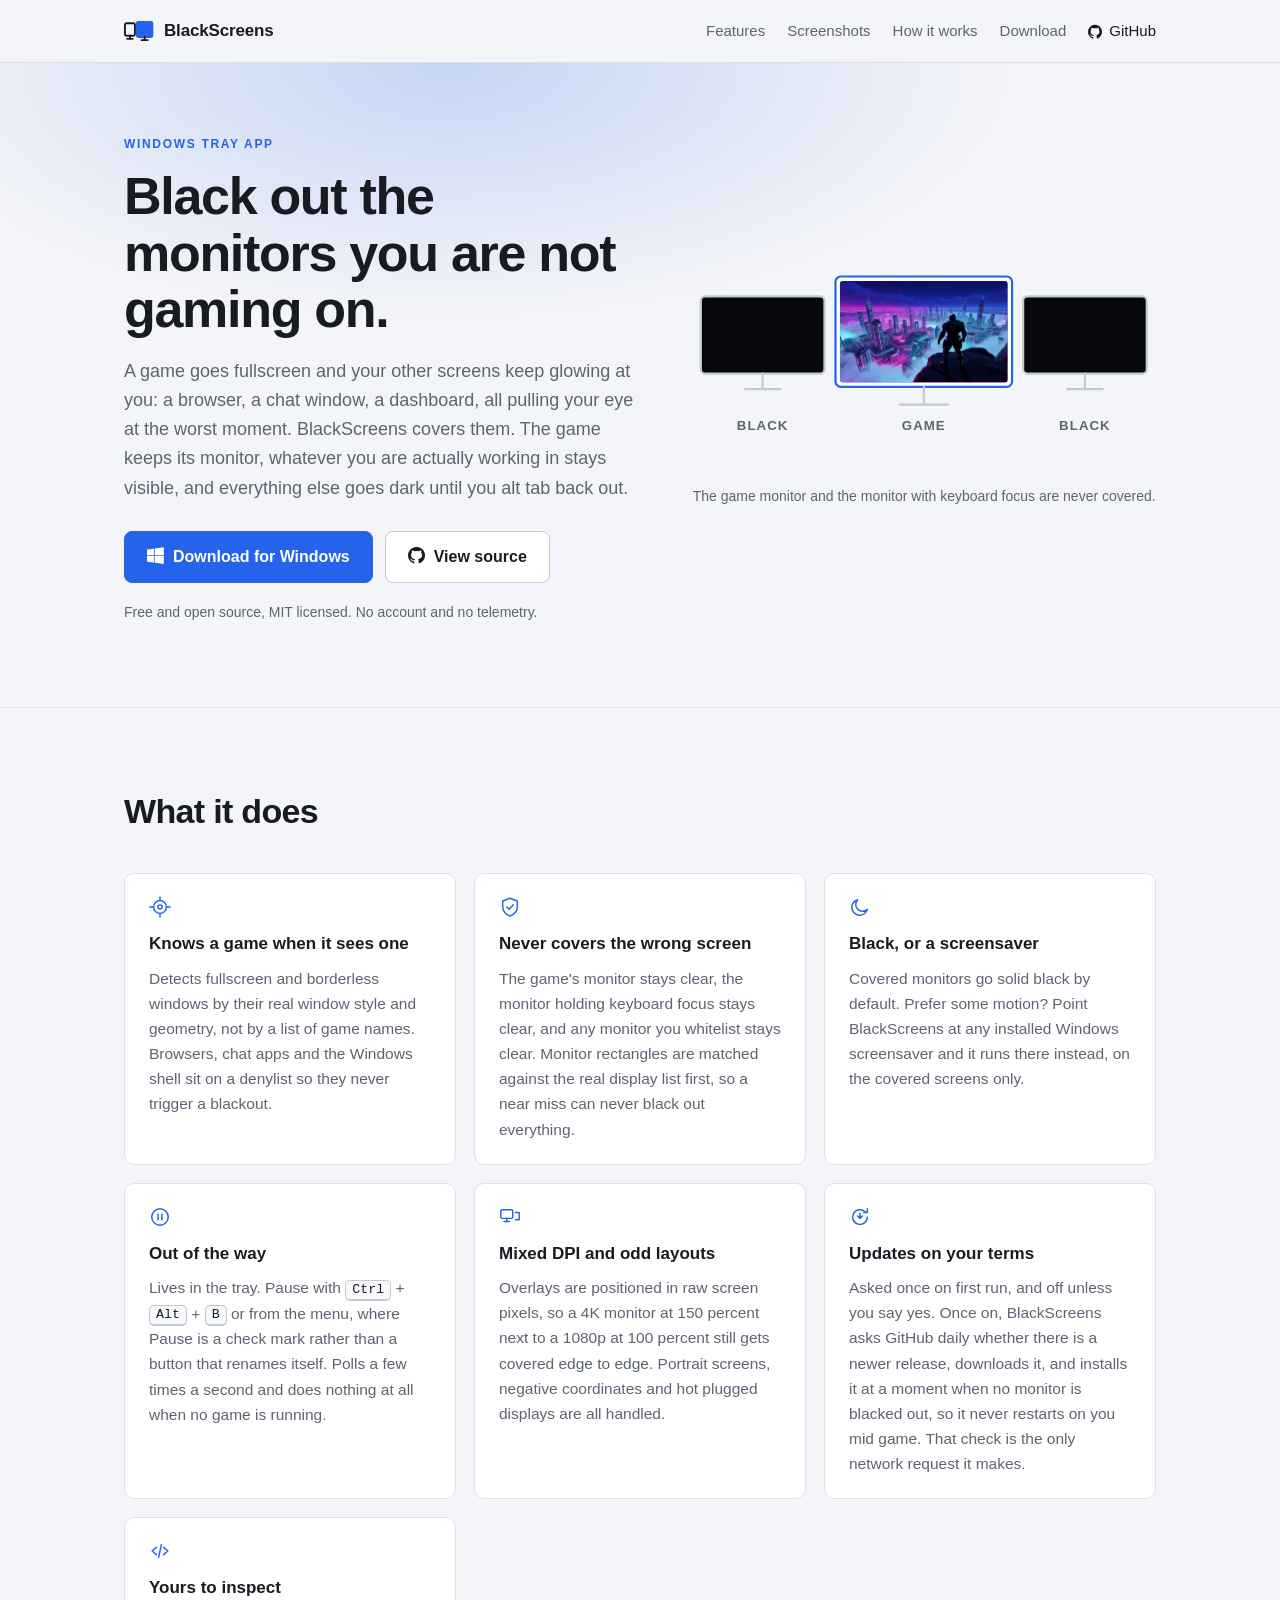
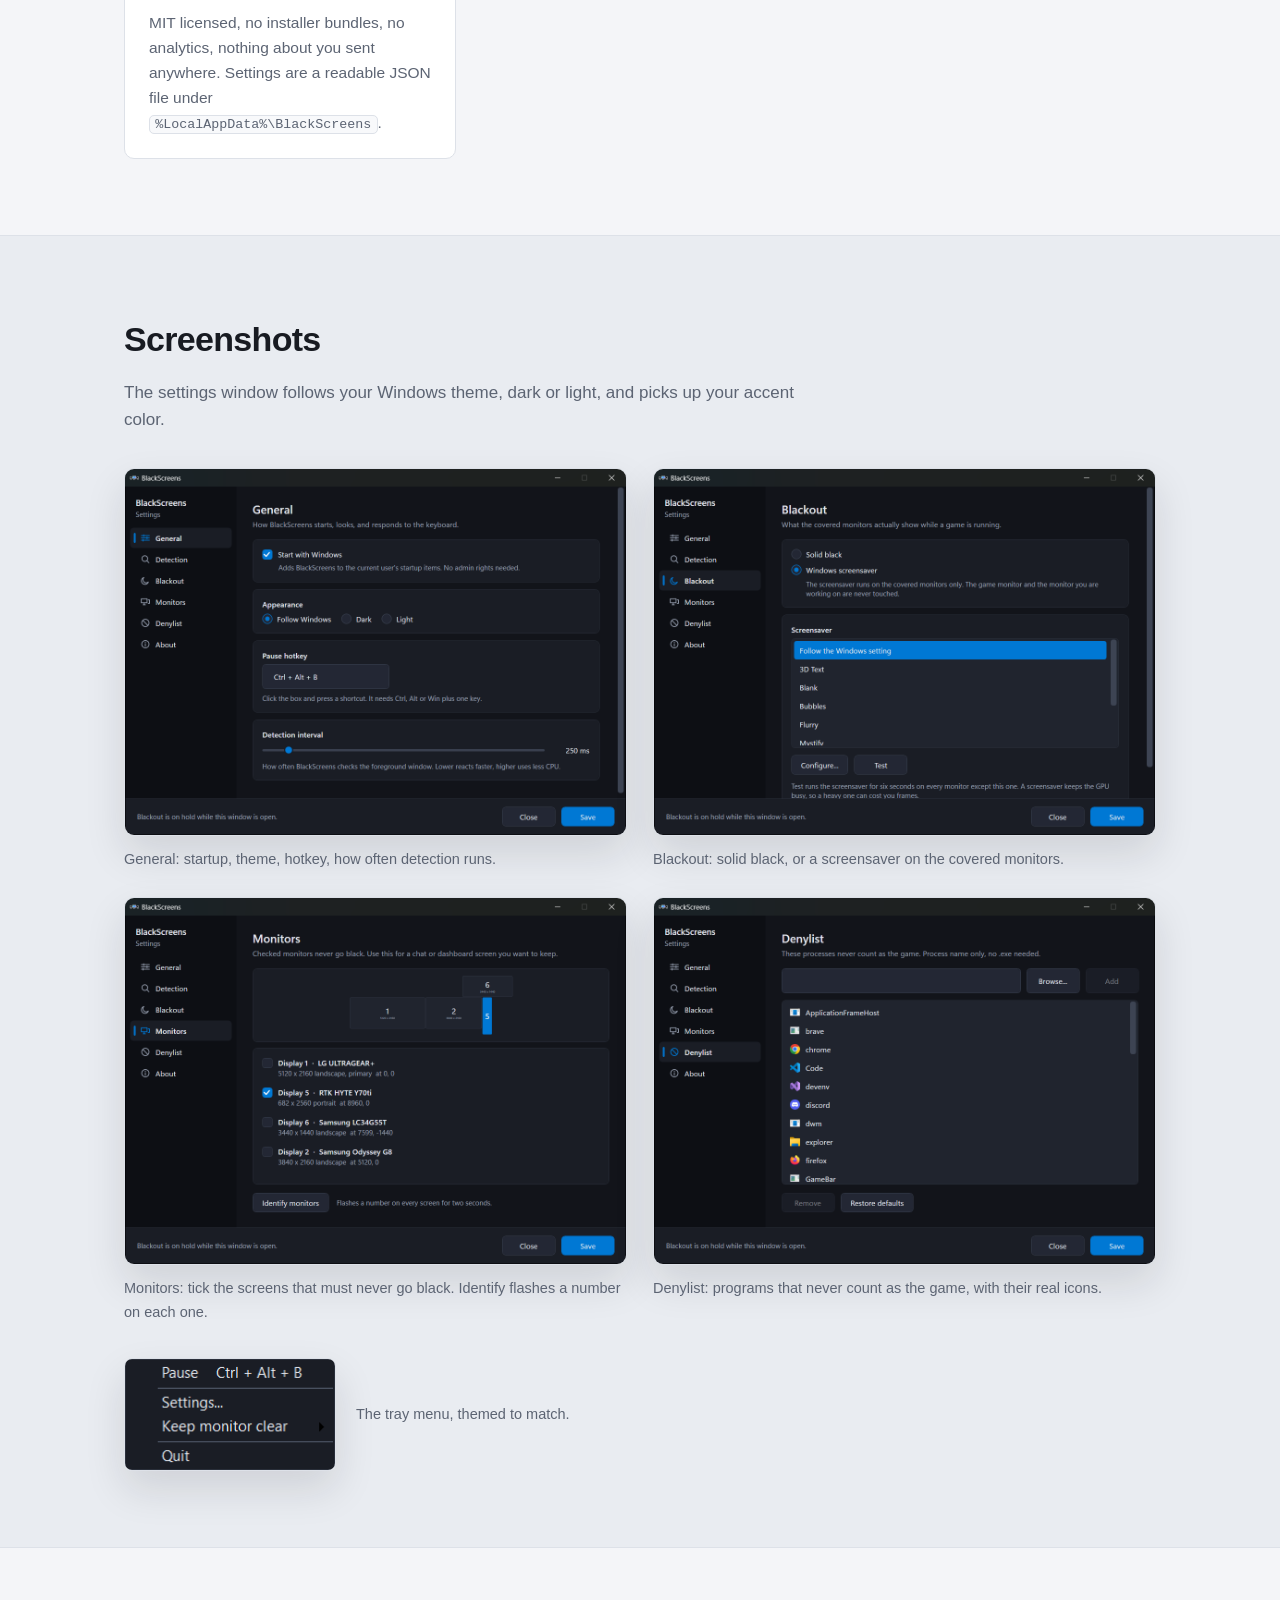
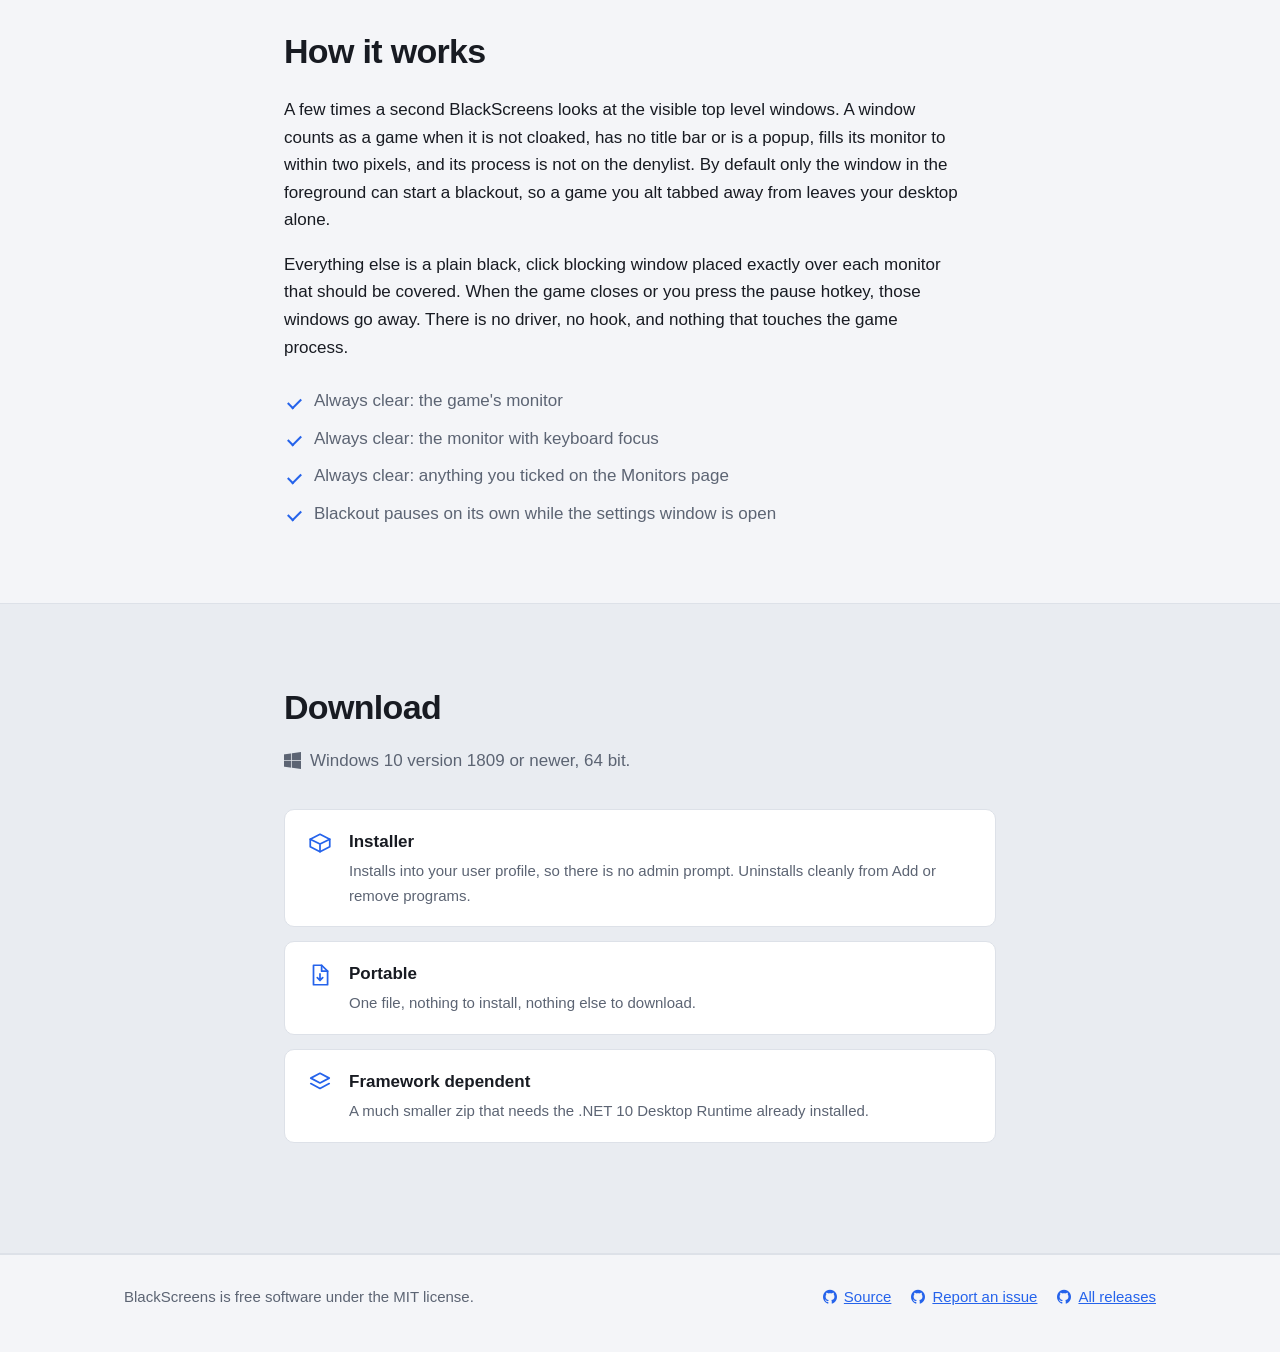
==== commit 3b1e1b06: "Put the Windows and GitHub marks on the buttons and links Download for Windows now carries the Windo" ====
--- a/docs/index.html
+++ b/docs/index.html
@@ -8,7 +8,12 @@
 <link rel="canonical" href="https://blackscreens.app/">
 <meta name="theme-color" content="#12141a">
 <link rel="icon" href="assets/favicon.ico" sizes="any">
-<link rel="stylesheet" href="styles.css">
+<!-- The version has to change whenever styles.css does. The page and the stylesheet are
+     cached separately for ten minutes each, so without it a browser can pair new markup
+     with the previous stylesheet, which is what happened when the lightbox first shipped. -->
+<link rel="preconnect" href="https://cdn.jsdelivr.net" crossorigin>
+<link rel="stylesheet" href="https://cdn.jsdelivr.net/npm/bootstrap-icons@1.13.1/font/bootstrap-icons.min.css">
+<link rel="stylesheet" href="styles.css?v=6">
 <link rel="sitemap" type="application/xml" href="sitemap.xml">
 <link rel="alternate" type="text/markdown" href="llms.txt" title="Plain text summary for language models">
 
@@ -127,7 +132,7 @@
       <a href="#screens">Screenshots</a>
       <a href="#how">How it works</a>
       <a href="#download">Download</a>
-      <a class="repo-link" data-repo href="#">GitHub</a>
+      <a class="repo-link" data-repo href="#"><i class="bi bi-github" aria-hidden="true"></i>GitHub</a>
     </nav>
   </div>
 </header>
@@ -146,8 +151,10 @@
           goes dark until you alt tab back out.
         </p>
         <div class="cta">
-          <a class="button primary" data-repo-href="/releases/latest" href="#download">Download for Windows</a>
-          <a class="button" data-repo href="#">View source</a>
+          <a class="button primary" data-repo-href="/releases/latest" href="#download">
+            <i class="bi bi-windows" aria-hidden="true"></i>Download for Windows</a>
+          <a class="button" data-repo href="#">
+            <i class="bi bi-github" aria-hidden="true"></i>View source</a>
         </div>
         <p class="release-line" data-release-line hidden></p>
         <p class="fineprint">Free and open source, MIT licensed. No account and no telemetry.</p>
@@ -332,7 +339,7 @@
   <section class="section alt" id="download">
     <div class="wrap narrow">
       <h2>Download</h2>
-      <p class="section-lede">Windows 10 version 1809 or newer, 64 bit.</p>
+      <p class="section-lede"><i class="bi bi-windows lede-icon" aria-hidden="true"></i>Windows 10 version 1809 or newer, 64 bit.</p>
 
       <div class="downloads">
         <a class="download" data-asset="setup" data-repo-href="/releases/latest" href="#">
@@ -355,7 +362,7 @@
       <section class="release-notes" data-release-notes hidden aria-live="polite">
         <h3>What changed in <span data-release-version></span></h3>
         <div class="release-body" data-release-body></div>
-        <a class="release-all" data-repo-href="/releases" href="#">Every release</a>
+        <a class="release-all" data-repo-href="/releases" href="#"><i class="bi bi-github" aria-hidden="true"></i>Every release</a>
       </section>
 
     </div>
@@ -367,9 +374,9 @@
   <div class="wrap footer-inner">
     <p>BlackScreens is free software under the MIT license.</p>
     <nav aria-label="Footer">
-      <a data-repo href="#">Source</a>
-      <a data-repo-href="/issues" href="#">Report an issue</a>
-      <a data-repo-href="/releases" href="#">All releases</a>
+      <a data-repo href="#"><i class="bi bi-github" aria-hidden="true"></i>Source</a>
+      <a data-repo-href="/issues" href="#"><i class="bi bi-github" aria-hidden="true"></i>Report an issue</a>
+      <a data-repo-href="/releases" href="#"><i class="bi bi-github" aria-hidden="true"></i>All releases</a>
     </nav>
   </div>
 </footer>
@@ -578,25 +585,38 @@
   })();
 </script>
 
-<dialog class="lightbox" data-lightbox aria-label="Screenshot">
-  <button type="button" class="lightbox-close" data-lightbox-close aria-label="Close">&#215;</button>
-  <img data-lightbox-image alt="">
-  <p class="lightbox-caption" data-lightbox-caption></p>
+<dialog class="lightbox" data-lightbox tabindex="-1" aria-label="Screenshot">
+  <div class="lightbox-frame">
+    <img data-lightbox-image alt="">
+    <button type="button" class="lightbox-close" data-lightbox-close aria-label="Close">&#215;</button>
+    <button type="button" class="lightbox-step prev" data-lightbox-prev aria-label="Previous screenshot">&#8249;</button>
+    <button type="button" class="lightbox-step next" data-lightbox-next aria-label="Next screenshot">&#8250;</button>
+  </div>
+  <p class="lightbox-caption" data-lightbox-caption aria-live="polite"></p>
+  <p class="lightbox-count" data-lightbox-count></p>
 </dialog>
 
 <script>
-  // Click a screenshot to see it full size. The button around each image is added here rather than
-  // written into the markup, so with scripting off the shots stay ordinary images instead of
-  // controls that do nothing. <dialog> brings the backdrop, the Escape key and the focus trap with
-  // it, which is most of the work.
+  // Click a screenshot to see it full size, then walk the rest with the arrow keys or the buttons
+  // either side. The button around each image is added here rather than written into the markup, so
+  // with scripting off the shots stay ordinary images instead of controls that do nothing. <dialog>
+  // brings the backdrop, the Escape key and the focus trap with it, which is most of the work.
   (function () {
     var dialog = document.querySelector('[data-lightbox]');
     if (!dialog || typeof dialog.showModal !== 'function') return;
 
     var image = dialog.querySelector('[data-lightbox-image]');
     var caption = dialog.querySelector('[data-lightbox-caption]');
-
-    document.querySelectorAll('.shots img, .tray-shot img').forEach(function (shot) {
+    var count = dialog.querySelector('[data-lightbox-count]');
+    var previous = dialog.querySelector('[data-lightbox-prev]');
+    var next = dialog.querySelector('[data-lightbox-next]');
+
+    var shots = [].slice.call(document.querySelectorAll('.shots img, .tray-shot img'));
+    if (!shots.length) return;
+
+    var current = 0;
+
+    shots.forEach(function (shot, index) {
       var button = document.createElement('button');
       button.type = 'button';
       button.className = 'zoom';
@@ -606,19 +626,52 @@
       button.appendChild(shot);
 
       button.addEventListener('click', function () {
-        image.src = shot.currentSrc || shot.src;
-        image.alt = shot.alt;
-
-        var figure = button.closest('figure');
-        var text = figure && figure.querySelector('figcaption');
-        caption.textContent = text ? text.textContent : '';
-
+        show(index);
         dialog.showModal();
+
+        // Without this the browser puts focus on the close button and paints its own focus ring
+        // over the corner of the picture. Focusing the dialog keeps Escape, tabbing and the arrow
+        // keys working with nothing drawn on top of the shot.
+        dialog.focus();
       });
     });
 
-    // A click that lands on the dialog itself, rather than on the image or the caption inside it,
-    // is a click on the area around them, which is the usual way out of a lightbox.
+    // Only one shot on the page means nothing to step through.
+    if (shots.length < 2) {
+      previous.hidden = true;
+      next.hidden = true;
+    }
+
+    function show(index) {
+      // Wrap around, so the arrow keys never dead end.
+      current = (index + shots.length) % shots.length;
+      var shot = shots[current];
+
+      image.src = shot.currentSrc || shot.src;
+      image.alt = shot.alt;
+
+      var figure = shot.closest('figure');
+      var text = figure && figure.querySelector('figcaption');
+      caption.textContent = text ? text.textContent : '';
+      count.textContent = shots.length > 1 ? (current + 1) + ' of ' + shots.length : '';
+    }
+
+    function step(by) {
+      show(current + by);
+    }
+
+    previous.addEventListener('click', function () { step(-1); });
+    next.addEventListener('click', function () { step(1); });
+
+    dialog.addEventListener('keydown', function (event) {
+      if (event.key === 'ArrowLeft') { step(-1); event.preventDefault(); }
+      else if (event.key === 'ArrowRight') { step(1); event.preventDefault(); }
+      else if (event.key === 'Home') { show(0); event.preventDefault(); }
+      else if (event.key === 'End') { show(shots.length - 1); event.preventDefault(); }
+    });
+
+    // A click that lands on the dialog itself, rather than on anything inside it, is a click on the
+    // area around the picture, which is the usual way out of a lightbox.
     dialog.addEventListener('click', function (event) {
       if (event.target === dialog) dialog.close();
     });
@@ -631,6 +684,7 @@
     dialog.addEventListener('close', function () {
       image.removeAttribute('src');
       caption.textContent = '';
+      count.textContent = '';
     });
   })();
 </script>
--- a/docs/styles.css
+++ b/docs/styles.css
@@ -1,6 +1,10 @@
 /* BlackScreens site. Palette matches the app's dark and light themes. */
 
 :root {
+  /* Dark first, light supported. Without this the browser draws its own furniture, the
+     scrollbars and the inside of a <dialog>, in light colours over a dark page. */
+  color-scheme: dark light;
+
   --bg: #12141a;
   --bg-alt: #0d0f14;
   --surface: #1a1d25;
@@ -215,7 +219,9 @@
 }
 
 .button {
-  display: inline-block;
+  display: inline-flex;
+  align-items: center;
+  gap: 9px;
   padding: 12px 22px;
   border-radius: 8px;
   border: 1px solid var(--line-strong);
@@ -278,6 +284,29 @@
 
 .sprite { display: none; }
 
+/* The two brand marks come from Bootstrap Icons, loaded in the head. They inherit colour and sit
+   on the text baseline, so they follow the theme without any rules per icon. */
+.bi {
+  line-height: 1;
+  flex: none;
+}
+
+.button .bi { font-size: 1.05em; }
+
+/* On a link the icon is inline rather than a flex child, so it needs its own spacing. */
+.repo-link .bi,
+.release-all .bi,
+.site-footer .bi {
+  margin-right: 7px;
+  font-size: 0.95em;
+  vertical-align: -1px;
+}
+
+.lede-icon {
+  margin-right: 9px;
+  vertical-align: -1px;
+}
+
 .card-icon,
 .download-icon {
   fill: none;
@@ -430,16 +459,61 @@
 
 .lightbox::backdrop { background: rgba(5, 7, 11, 0.82); }
 
+/* The dialog takes focus when it opens, so it must not draw a ring of its own. */
+.lightbox:focus { outline: none; }
+
+/* Wraps the picture only, so the step buttons sit against its edges and centre on it rather than
+   on the caption underneath. */
+.lightbox-frame {
+  position: relative;
+  width: fit-content;
+  margin: 0 auto;
+}
+
 .lightbox img {
   display: block;
   width: auto;
   height: auto;
-  max-width: min(1400px, 92vw);
+  /* Leaves room either side for the step buttons to sit off the picture. */
+  max-width: min(1400px, 84vw);
   max-height: 82vh;
   border: 1px solid var(--line);
   border-radius: var(--radius);
   box-shadow: var(--shadow);
   background: var(--surface);
+}
+
+.lightbox-step {
+  position: absolute;
+  top: 50%;
+  transform: translateY(-50%);
+  width: 46px;
+  height: 46px;
+  padding: 0 0 4px;
+  border: 1px solid var(--line);
+  border-radius: 50%;
+  background: var(--surface);
+  color: var(--text);
+  font-size: 27px;
+  line-height: 1;
+  cursor: pointer;
+}
+
+.lightbox-step.prev { left: -56px; }
+.lightbox-step.next { right: -56px; }
+
+.lightbox-step:hover { border-color: var(--accent); }
+
+.lightbox-step:focus-visible {
+  outline: 2px solid var(--accent);
+  outline-offset: 2px;
+}
+
+.lightbox-count {
+  margin: 6px 0 0;
+  color: var(--muted);
+  font-size: 13px;
+  text-align: center;
 }
 
 .lightbox-caption {
@@ -468,12 +542,21 @@
 
 .lightbox-close:hover { border-color: var(--accent); }
 
-/* On a narrow screen the corner button would sit off the edge. */
-@media (max-width: 640px) {
+.lightbox-close:focus-visible {
+  outline: 2px solid var(--accent);
+  outline-offset: 2px;
+}
+
+/* On a narrow screen there is no room beside the picture, so the buttons move onto it and the
+   corner one comes inside the edge. */
+@media (max-width: 760px) {
   .lightbox-close {
     top: 6px;
     right: 6px;
   }
+
+  .lightbox-step.prev { left: 8px; }
+  .lightbox-step.next { right: 8px; }
 }
 
 /* How it works */
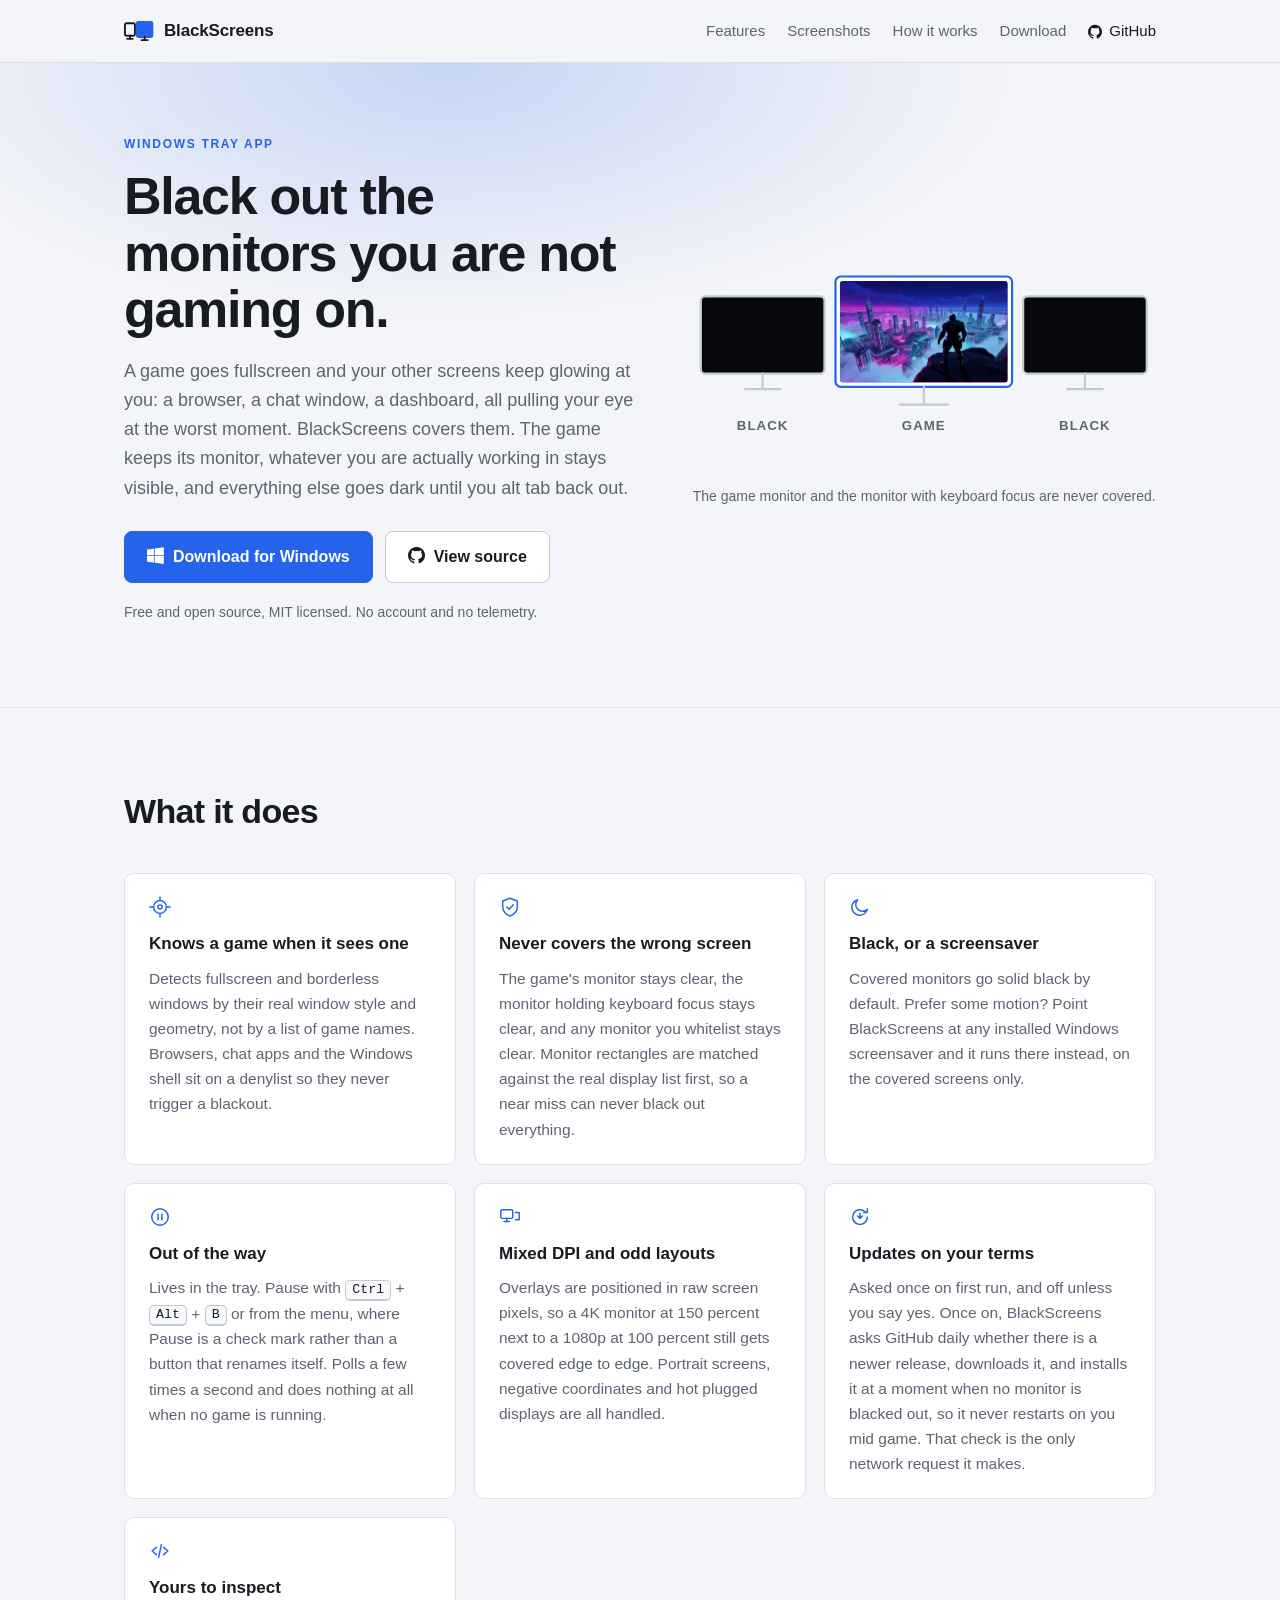
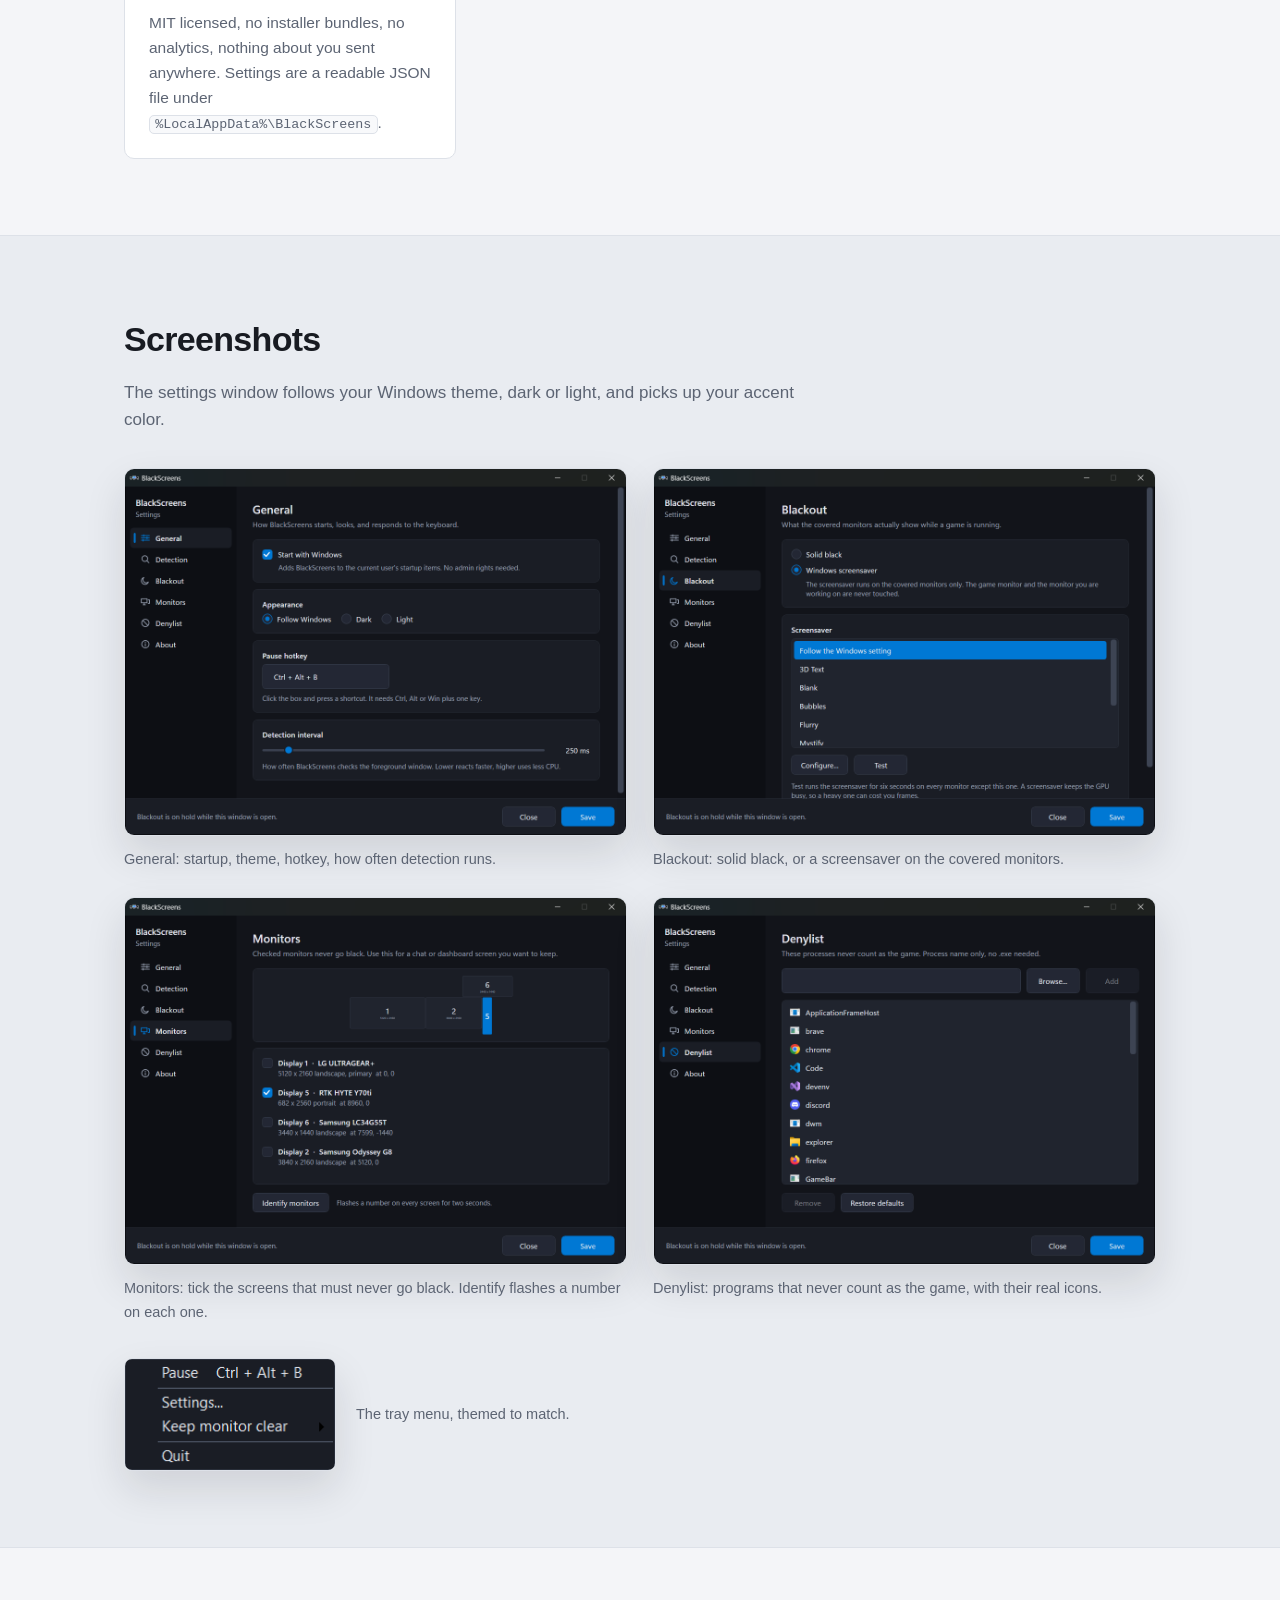
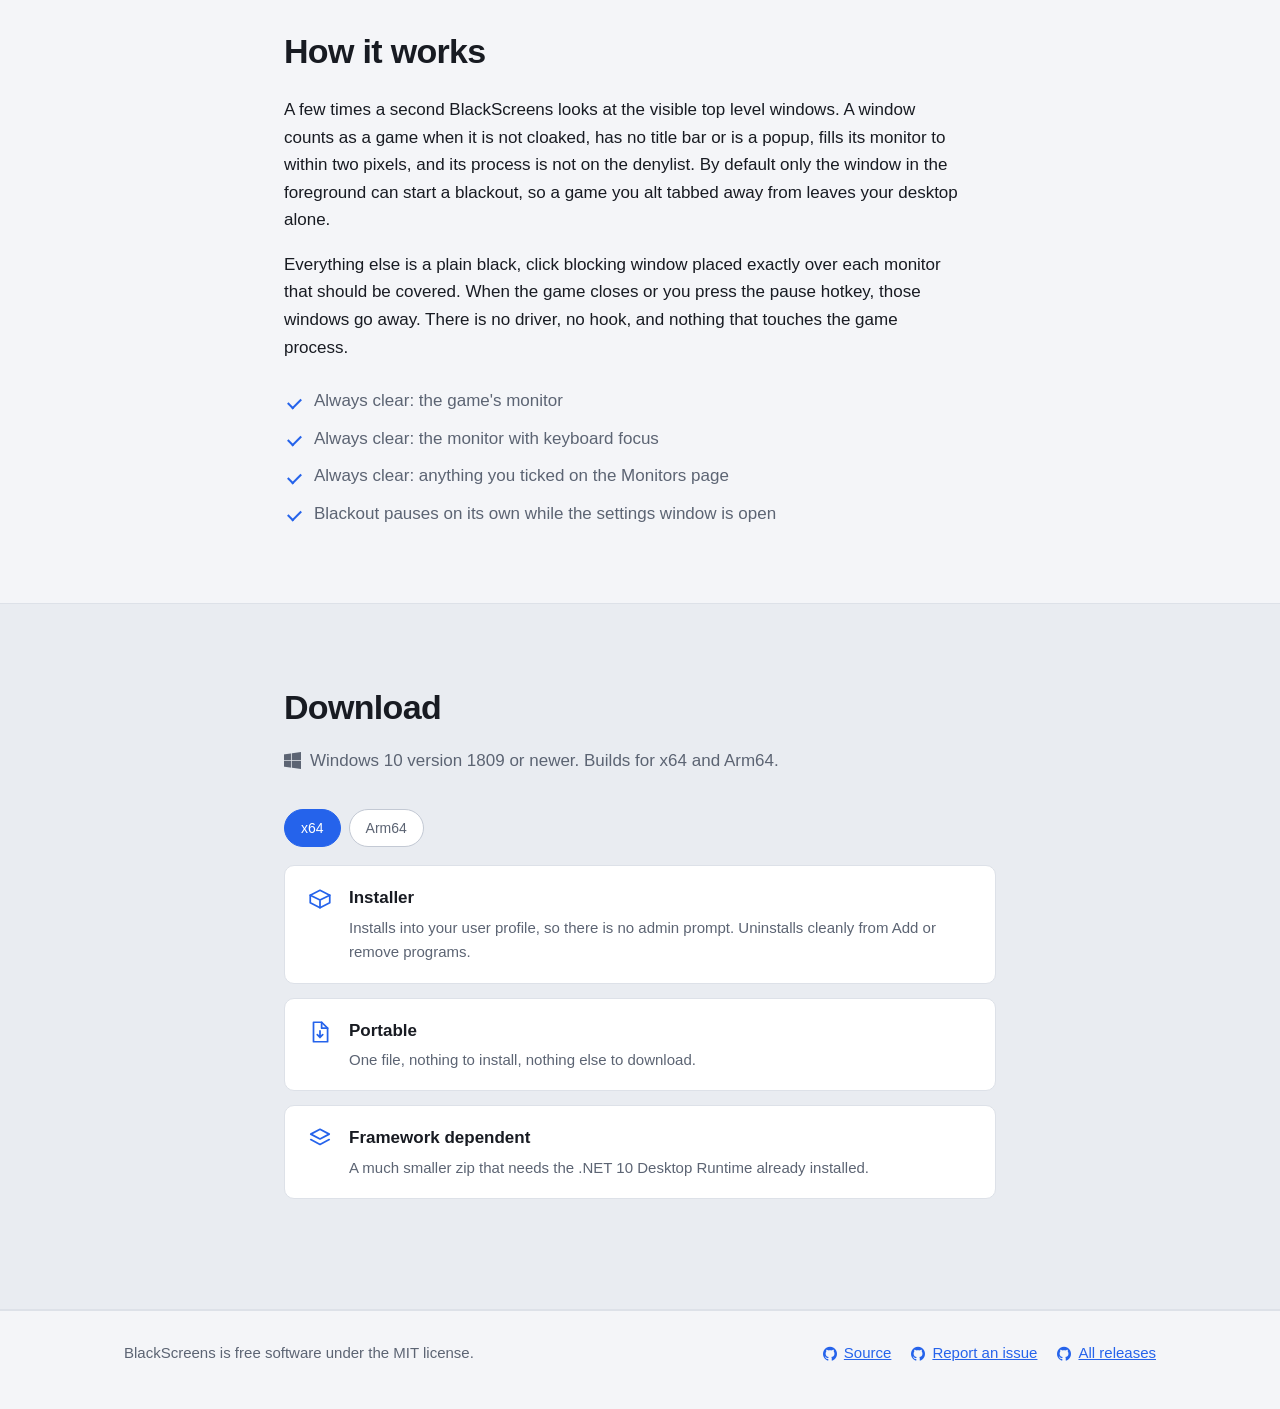
==== commit 9bfa5f17: "Publish Arm64 builds alongside x64 A release now carries six artifacts rather than three: the instal" ====
--- a/docs/index.html
+++ b/docs/index.html
@@ -13,7 +13,7 @@
      with the previous stylesheet, which is what happened when the lightbox first shipped. -->
 <link rel="preconnect" href="https://cdn.jsdelivr.net" crossorigin>
 <link rel="stylesheet" href="https://cdn.jsdelivr.net/npm/bootstrap-icons@1.13.1/font/bootstrap-icons.min.css">
-<link rel="stylesheet" href="styles.css?v=6">
+<link rel="stylesheet" href="styles.css?v=7">
 <link rel="sitemap" type="application/xml" href="sitemap.xml">
 <link rel="alternate" type="text/markdown" href="llms.txt" title="Plain text summary for language models">
 
@@ -44,7 +44,7 @@
   "applicationCategory": "UtilitiesApplication",
   "applicationSubCategory": "Multi monitor utility",
   "operatingSystem": "Windows 10, Windows 11",
-  "processorRequirements": "x64",
+  "processorRequirements": "x64, ARM64",
   "softwareRequirements": "Windows 10 version 1809 or newer",
   "isAccessibleForFree": true,
   "license": "https://opensource.org/licenses/MIT",
@@ -339,7 +339,13 @@
   <section class="section alt" id="download">
     <div class="wrap narrow">
       <h2>Download</h2>
-      <p class="section-lede"><i class="bi bi-windows lede-icon" aria-hidden="true"></i>Windows 10 version 1809 or newer, 64 bit.</p>
+      <p class="section-lede"><i class="bi bi-windows lede-icon" aria-hidden="true"></i>Windows 10 version 1809 or newer. Builds for x64 and Arm64.</p>
+
+      <div class="arch-choice" role="group" aria-label="Processor type">
+        <button type="button" class="arch" data-arch="x64" aria-pressed="true">x64</button>
+        <button type="button" class="arch" data-arch="arm64" aria-pressed="false">Arm64</button>
+        <span class="arch-note" data-arch-note></span>
+      </div>
 
       <div class="downloads">
         <a class="download" data-asset="setup" data-repo-href="/releases/latest" href="#">
@@ -405,6 +411,82 @@
     }
 
     var slug = repoSlug();
+
+    // Which build the download cards point at. Chromium tells us the processor if asked; nothing
+    // else does, so x64 is the assumption and the picker is there for when it is wrong.
+    var architecture = 'x64';
+    var latest = null;
+
+    // The cached copy is only there to keep repeat views off the API, which allows 60 calls an hour
+    // to an address that is not signed in. It has to go stale, or a tab opened before a release
+    // keeps showing the old version for as long as it stays open, which is what happened when 1.0.1
+    // shipped. This has to be declared above the call to fetchLatest below: as a var underneath it,
+    // it hoisted as undefined and every freshness check against it was false, which quietly turned
+    // the cache off altogether.
+    var cacheLifetimeMs = 10 * 60 * 1000;
+
+    var assetPatterns = {
+      x64: {
+        setup: /-setup\.exe$/i,
+        portable: /-win-x64\.exe$/i,
+        runtime: /-win-x64-runtime\.zip$/i
+      },
+      arm64: {
+        setup: /-setup-arm64\.exe$/i,
+        portable: /-win-arm64\.exe$/i,
+        runtime: /-win-arm64-runtime\.zip$/i
+      }
+    };
+
+    function applyAssets(arch) {
+      var patterns = assetPatterns[arch] || assetPatterns.x64;
+      var assets = (latest && latest.assets) || [];
+      var missing = false;
+
+      document.querySelectorAll('[data-asset]').forEach(function (card) {
+        var pattern = patterns[card.getAttribute('data-asset')];
+        var asset = assets.filter(function (a) { return pattern.test(a.name); })[0];
+        var size = card.querySelector('[data-asset-size]');
+
+        if (!asset) {
+          // An older release with no build for this architecture. Leave the card pointing at the
+          // releases page rather than at the wrong file.
+          missing = true;
+          if (size) size.textContent = '';
+          return;
+        }
+
+        card.href = asset.url;
+        if (size) size.textContent = megabytes(asset.size);
+      });
+
+      var note = document.querySelector('[data-arch-note]');
+      if (note) {
+        note.textContent = missing && arch === 'arm64'
+          ? 'This release has no Arm64 build yet.'
+          : '';
+      }
+    }
+
+    function chooseArchitecture(arch) {
+      architecture = arch;
+      document.querySelectorAll('[data-arch]').forEach(function (button) {
+        button.setAttribute('aria-pressed', String(button.getAttribute('data-arch') === arch));
+      });
+      applyAssets(arch);
+    }
+
+    document.querySelectorAll('[data-arch]').forEach(function (button) {
+      button.addEventListener('click', function () {
+        chooseArchitecture(button.getAttribute('data-arch'));
+      });
+    });
+
+    if (navigator.userAgentData && navigator.userAgentData.getHighEntropyValues) {
+      navigator.userAgentData.getHighEntropyValues(['architecture']).then(function (info) {
+        if (info && info.architecture === 'arm') chooseArchitecture('arm64');
+      }).catch(function () { /* stays on x64 */ });
+    }
     var base = 'https://github.com/' + slug;
 
     document.querySelectorAll('[data-repo]').forEach(function (a) { a.href = base; });
@@ -415,12 +497,6 @@
     if (!window.fetch) return;
 
     fetchLatest(slug).then(render).catch(function () { /* keep the static fallback */ });
-
-    // The cached copy is only there to keep repeat views off the API, which allows 60 calls an hour
-    // to an address that is not signed in. It has to go stale, or a tab opened before a release
-    // keeps showing the old version for as long as it stays open, which is exactly what happened
-    // when 1.0.1 shipped.
-    var cacheLifetimeMs = 10 * 60 * 1000;
 
     function fetchLatest(repo) {
       var key = 'bs-release:' + repo;
@@ -467,20 +543,9 @@
         line.hidden = false;
       }
 
-      var patterns = {
-        setup: /-setup\.exe$/i,
-        portable: /win-x64\.exe$/i,
-        runtime: /\.zip$/i
-      };
-
-      document.querySelectorAll('[data-asset]').forEach(function (card) {
-        var pattern = patterns[card.getAttribute('data-asset')];
-        var asset = (release.assets || []).filter(function (a) { return pattern.test(a.name); })[0];
-        if (!asset) return;
-        card.href = asset.url;
-        var size = card.querySelector('[data-asset-size]');
-        if (size) size.textContent = megabytes(asset.size);
-      });
+      // Held on to so the picker can re-point the cards without asking the API again.
+      latest = release;
+      applyAssets(architecture);
 
       var notes = document.querySelector('[data-release-notes]');
       var body = document.querySelector('[data-release-body]');
--- a/docs/styles.css
+++ b/docs/styles.css
@@ -330,6 +330,44 @@
   margin-top: 2px;
 }
 
+/* Which processor the download cards point at. */
+
+.arch-choice {
+  display: flex;
+  align-items: center;
+  gap: 8px;
+  margin: 0 0 18px;
+}
+
+.arch {
+  padding: 7px 16px;
+  border: 1px solid var(--line-strong);
+  border-radius: 999px;
+  background: var(--surface);
+  color: var(--muted);
+  font: inherit;
+  font-size: 14px;
+  cursor: pointer;
+}
+
+.arch:hover { border-color: var(--accent); }
+
+.arch[aria-pressed="true"] {
+  border-color: var(--accent);
+  background: var(--accent);
+  color: var(--accent-text);
+}
+
+.arch:focus-visible {
+  outline: 2px solid var(--accent);
+  outline-offset: 2px;
+}
+
+.arch-note {
+  color: var(--muted);
+  font-size: 13.5px;
+}
+
 /* Sections */
 
 .section { padding: 76px 0; }
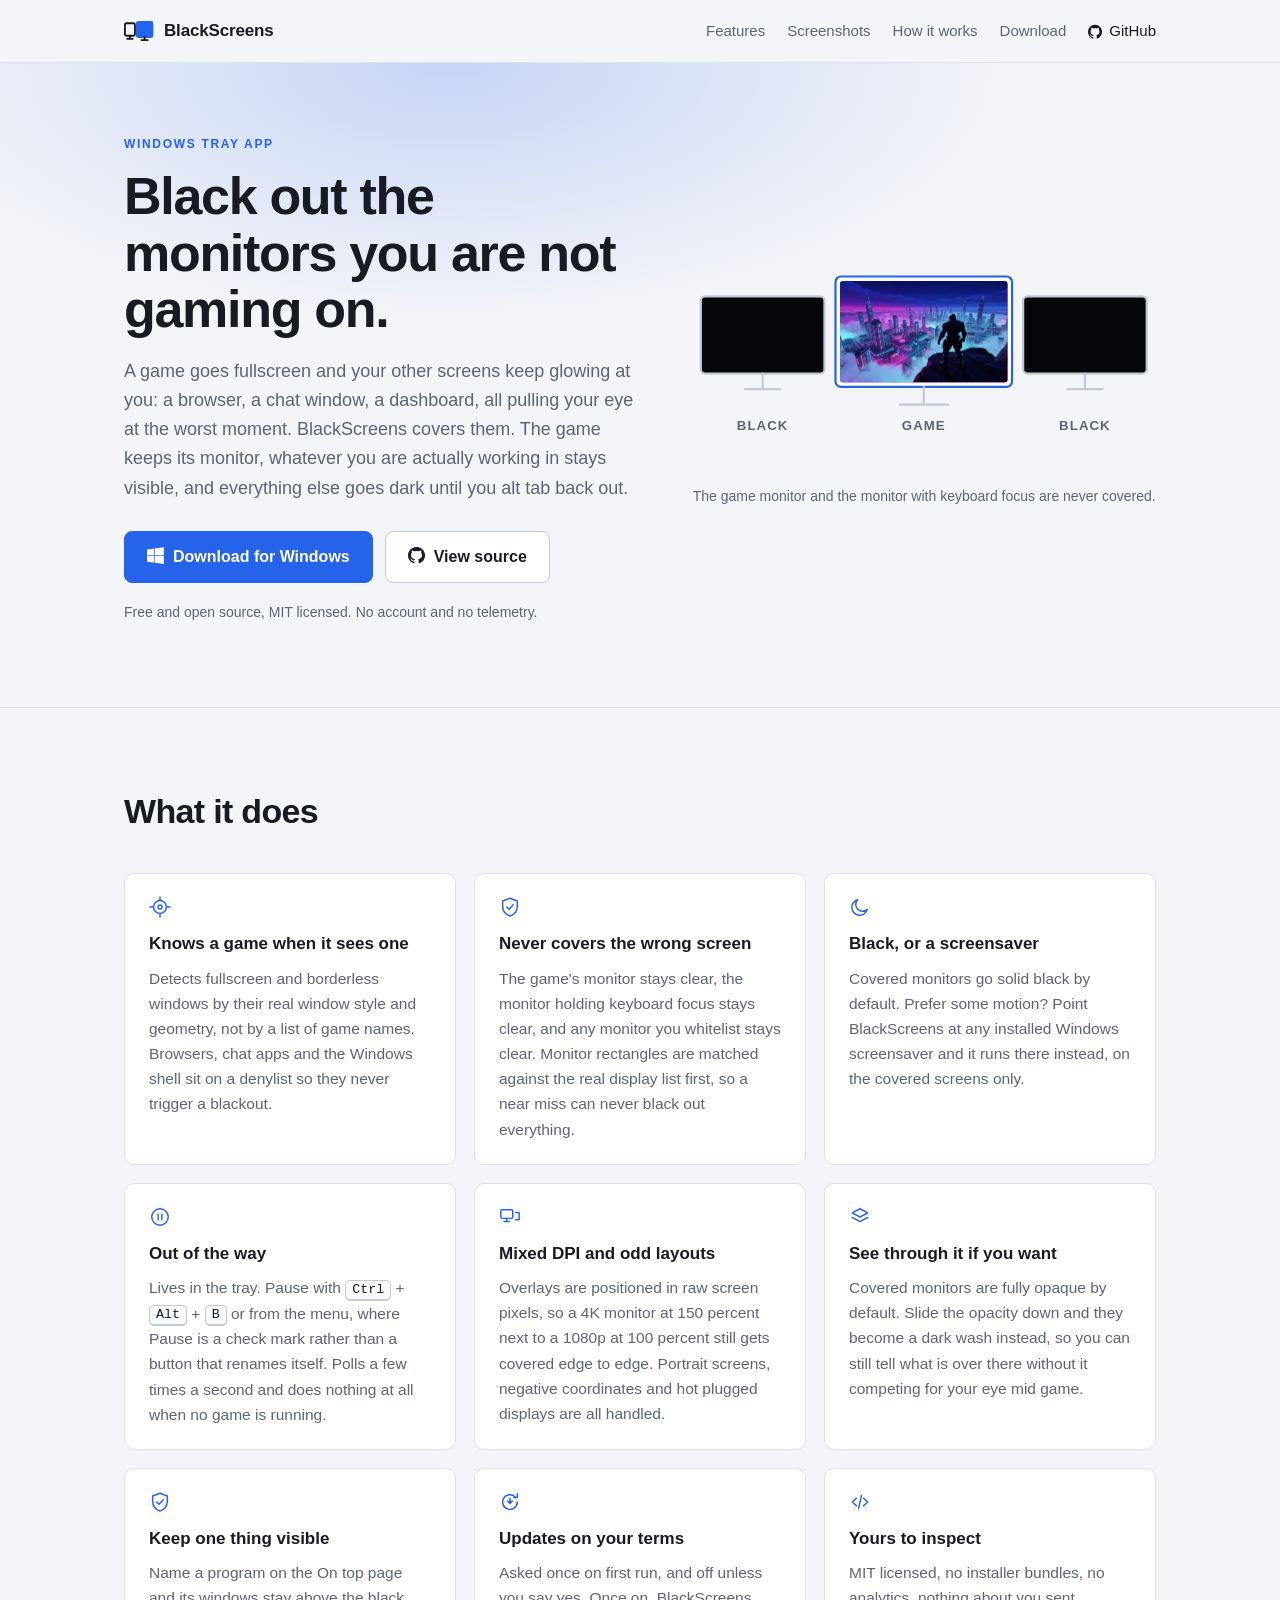
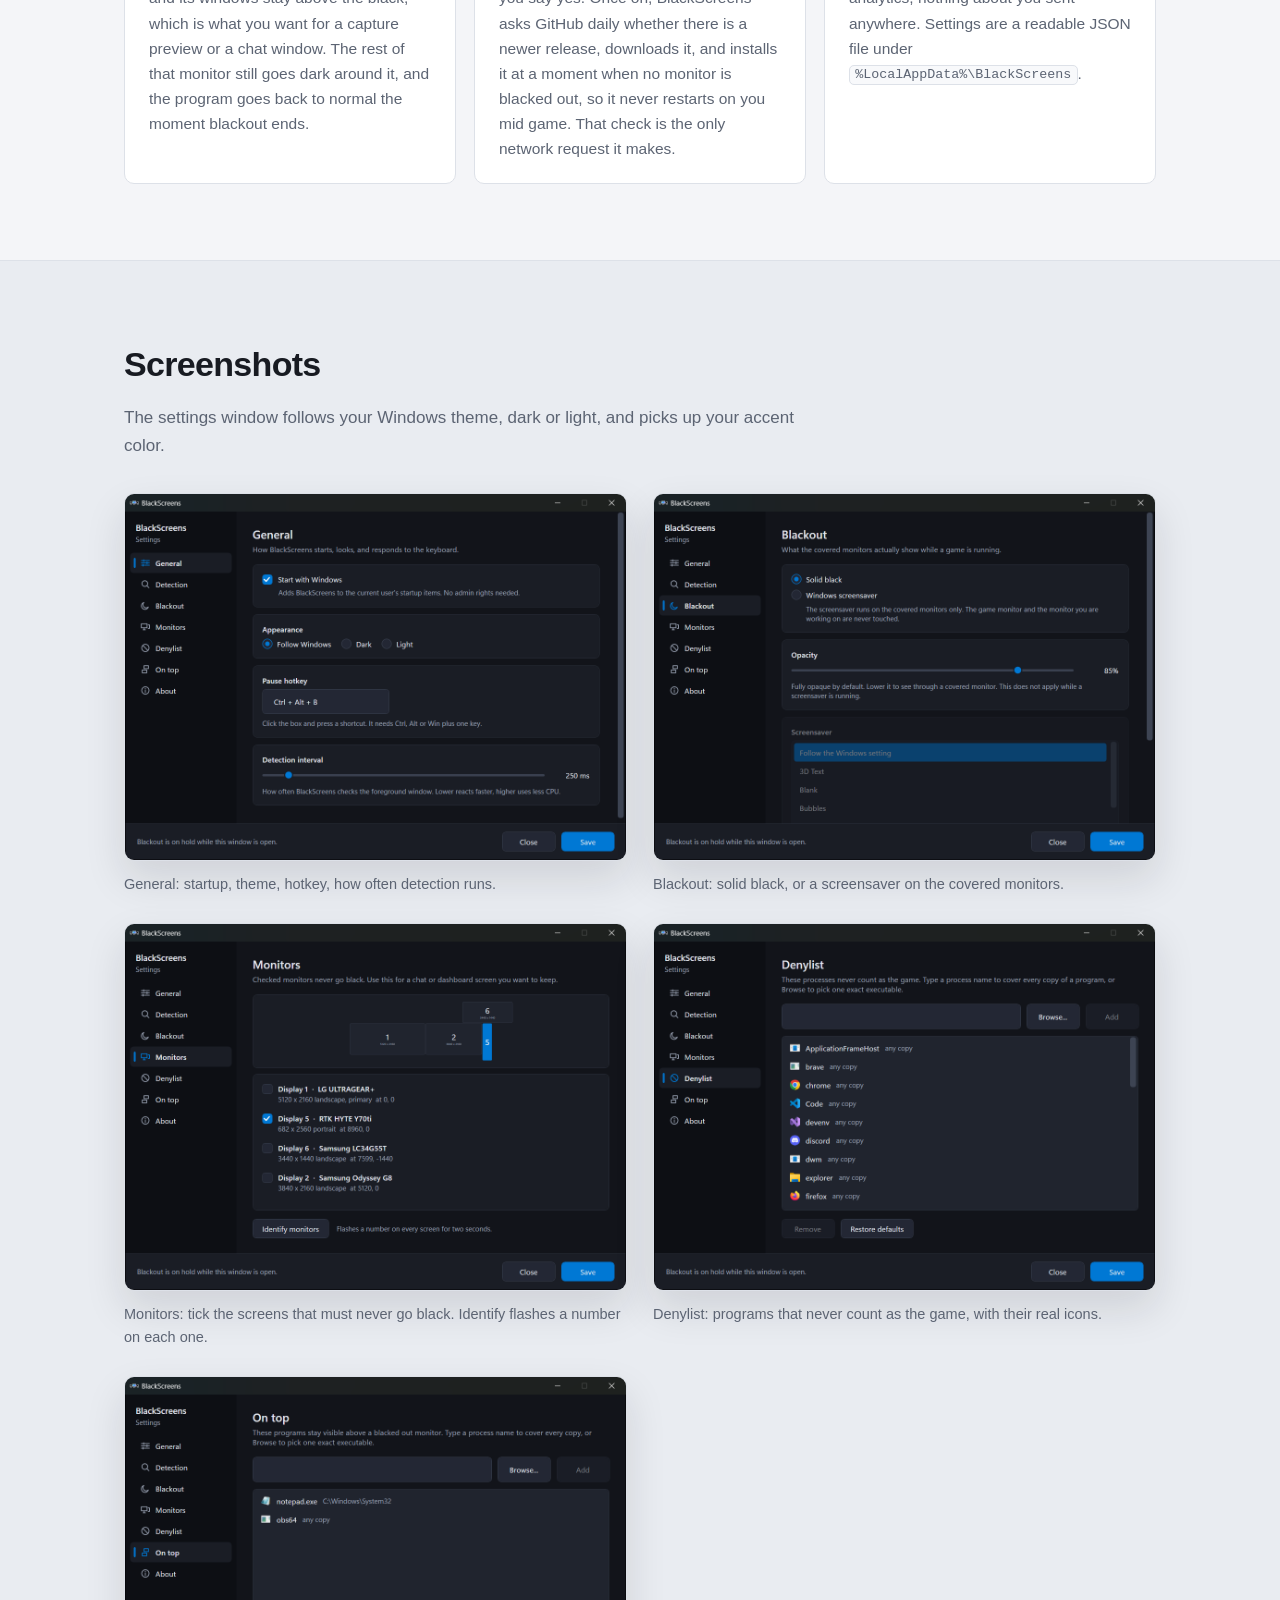
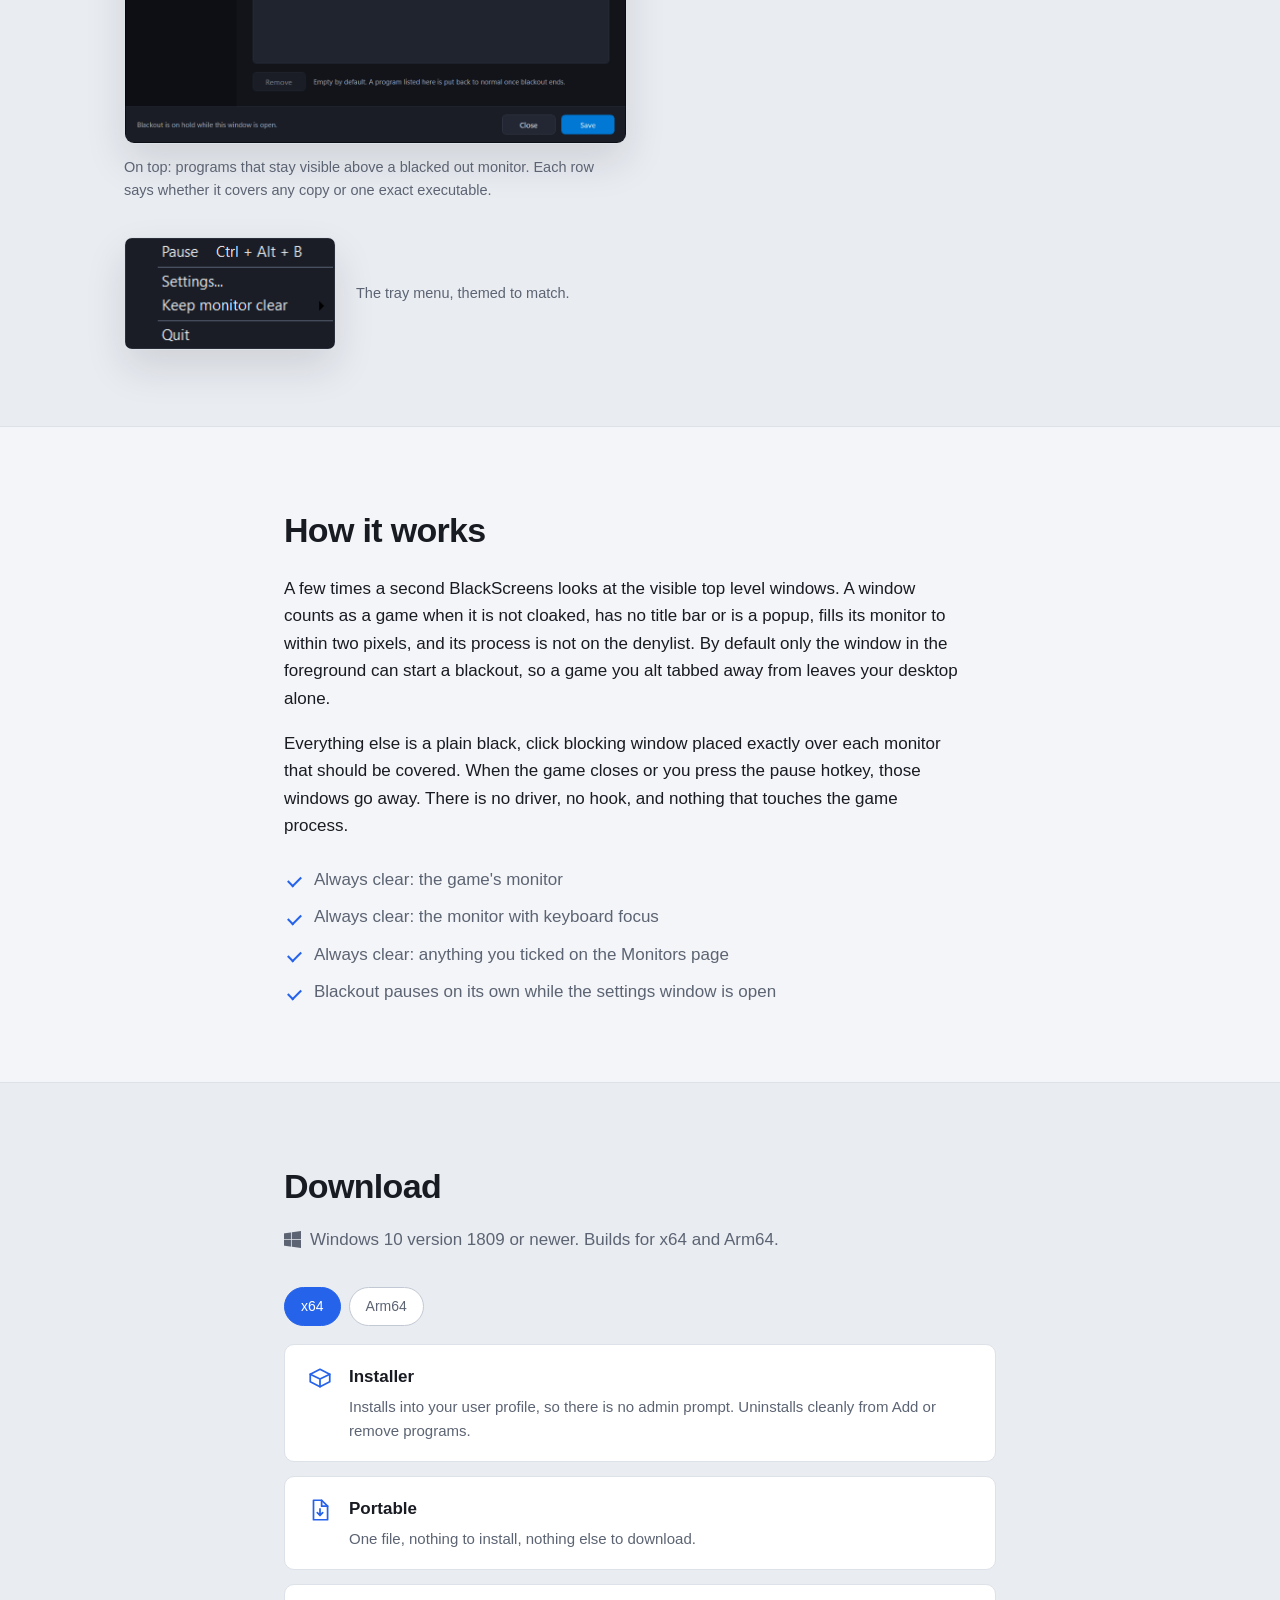
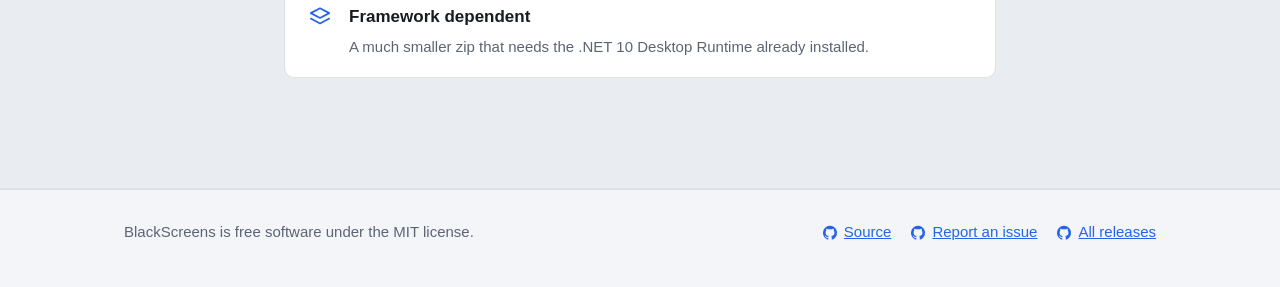
==== commit a65664ae: "Overlay opacity, programs kept on top, and paths as list entries Three things for 1.1.  A blacked ou" ====
--- a/docs/index.html
+++ b/docs/index.html
@@ -64,13 +64,16 @@
     "https://blackscreens.app/assets/general.png",
     "https://blackscreens.app/assets/blackout.png",
     "https://blackscreens.app/assets/monitors.png",
-    "https://blackscreens.app/assets/denylist.png"
+    "https://blackscreens.app/assets/denylist.png",
+    "https://blackscreens.app/assets/ontop.png"
   ],
   "featureList": [
     "Blacks out unused monitors while a fullscreen or borderless game runs",
     "Keeps the game monitor and the focused monitor clear",
     "Per monitor whitelist for screens that must never go black",
     "Optional Windows screensaver on the covered monitors instead of solid black",
+    "Adjustable overlay opacity, so a covered monitor can be seen through",
+    "Chosen programs can stay visible above the overlay, for a capture or chat window",
     "Process denylist so browsers, chat apps and the shell never count as a game",
     "Global pause hotkey and a tray menu",
     "Optional update check against GitHub releases, off by default",
@@ -257,6 +260,26 @@
         </article>
 
         <article class="card">
+          <svg class="card-icon" aria-hidden="true"><use href="#i-layers"/></svg>
+          <h3>See through it if you want</h3>
+          <p>
+            Covered monitors are fully opaque by default. Slide the opacity down and they become a
+            dark wash instead, so you can still tell what is over there without it competing for your
+            eye mid game.
+          </p>
+        </article>
+
+        <article class="card">
+          <svg class="card-icon" aria-hidden="true"><use href="#i-shield"/></svg>
+          <h3>Keep one thing visible</h3>
+          <p>
+            Name a program on the On top page and its windows stay above the black, which is what you
+            want for a capture preview or a chat window. The rest of that monitor still goes dark
+            around it, and the program goes back to normal the moment blackout ends.
+          </p>
+        </article>
+
+        <article class="card">
           <svg class="card-icon" aria-hidden="true"><use href="#i-update"/></svg>
           <h3>Updates on your terms</h3>
           <p>
@@ -303,6 +326,10 @@
         <figure>
           <img src="assets/denylist.png" alt="The Denylist page listing processes with their program icons" width="1084" height="792" loading="lazy">
           <figcaption>Denylist: programs that never count as the game, with their real icons.</figcaption>
+        </figure>
+        <figure>
+          <img src="assets/ontop.png" alt="The On top page listing programs that stay above the overlay, one by name and one by exact path" width="1084" height="792" loading="lazy">
+          <figcaption>On top: programs that stay visible above a blacked out monitor. Each row says whether it covers any copy or one exact executable.</figcaption>
         </figure>
       </div>
 
